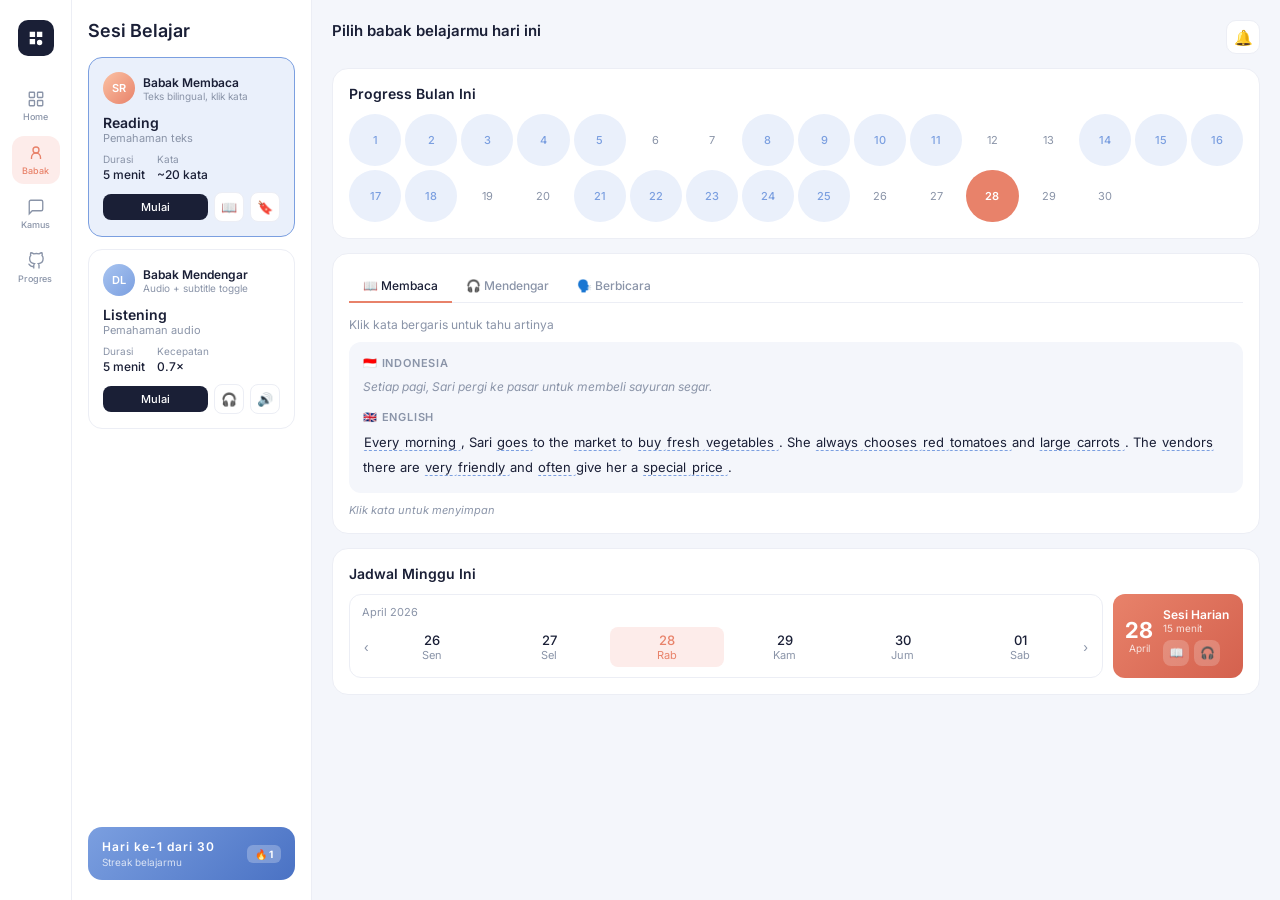
==== english_2/web_belajar_minimalis.html @ 1b2f108a "feat: initialize English learning game project with core mechanics, dashboard, and UI styling" ====
<!DOCTYPE html>
<html>
<head>
<meta charset="UTF-8">
<style>
@import url('https://fonts.googleapis.com/css2?family=Inter:wght@300;400;500;600&display=swap');

* { box-sizing: border-box; margin: 0; padding: 0; }
:root {
  --bg: #F4F6FB;
  --white: #FFFFFF;
  --accent: #E8826A;
  --accent2: #7B9FE0;
  --text: #1A1F36;
  --sub: #8A94A8;
  --border: #ECEEF5;
  --soft-red: #FDECEA;
  --soft-blue: #EAF0FB;
}
body {
  font-family: 'Inter', sans-serif;
  background: var(--bg);
  color: var(--text);
  font-size: 13px;
  min-height: 100vh;
}

.shell {
  display: flex;
  height: 100vh;
  min-height: 580px;
}

/* ── SIDEBAR ── */
.sidebar {
  width: 72px;
  background: var(--white);
  border-right: 1px solid var(--border);
  display: flex;
  flex-direction: column;
  align-items: center;
  padding: 20px 0;
  gap: 6px;
  flex-shrink: 0;
}
.logo-icon {
  width: 36px; height: 36px;
  background: var(--text);
  border-radius: 10px;
  display: flex; align-items: center; justify-content: center;
  margin-bottom: 20px;
}
.logo-icon svg { fill: white; }
.nav-item {
  width: 48px; height: 48px;
  border-radius: 12px;
  display: flex; flex-direction: column;
  align-items: center; justify-content: center;
  gap: 3px;
  cursor: pointer;
  transition: background 0.15s;
  color: var(--sub);
}
.nav-item:hover { background: var(--bg); }
.nav-item.active { background: var(--soft-red); color: var(--accent); }
.nav-item svg { width: 18px; height: 18px; }
.nav-label { font-size: 9px; font-weight: 500; letter-spacing: 0.2px; }

/* ── MAIN ── */
.main {
  flex: 1;
  display: flex;
  overflow: hidden;
}

/* LEFT PANEL */
.left-panel {
  width: 240px;
  background: var(--white);
  border-right: 1px solid var(--border);
  padding: 20px 16px;
  display: flex;
  flex-direction: column;
  gap: 12px;
  overflow-y: auto;
  flex-shrink: 0;
}
.panel-title { font-size: 18px; font-weight: 600; color: var(--text); margin-bottom: 4px; }

.doctor-card {
  border: 1px solid var(--border);
  border-radius: 14px;
  padding: 14px;
  background: var(--white);
  transition: box-shadow 0.15s;
  cursor: pointer;
}
.doctor-card:hover { box-shadow: 0 4px 16px rgba(26,31,54,0.07); }
.doctor-card.active { border-color: var(--accent2); background: var(--soft-blue); }

.doc-top { display: flex; align-items: center; gap: 8px; margin-bottom: 10px; }
.doc-avatar {
  width: 32px; height: 32px; border-radius: 50%;
  background: linear-gradient(135deg, #fbc2a4, #e8826a);
  display: flex; align-items: center; justify-content: center;
  font-size: 11px; font-weight: 600; color: white; flex-shrink: 0;
}
.doc-avatar.blue { background: linear-gradient(135deg, #a8c4f0, #7b9fe0); }
.doc-name { font-size: 12px; font-weight: 600; color: var(--text); }
.doc-loc { font-size: 10px; color: var(--sub); }
.doc-role { font-size: 14px; font-weight: 600; color: var(--text); }
.doc-spec { font-size: 11px; color: var(--sub); margin-bottom: 8px; }
.doc-meta { display: flex; gap: 12px; margin-bottom: 10px; }
.meta-item label { display: block; font-size: 10px; color: var(--sub); margin-bottom: 1px; }
.meta-item span { font-size: 12px; font-weight: 500; color: var(--text); }
.doc-actions { display: flex; align-items: center; gap: 6px; }
.appt-btn {
  flex: 1; padding: 6px 10px;
  background: var(--text); color: white;
  border: none; border-radius: 8px;
  font-size: 11px; font-weight: 500;
  cursor: pointer; transition: opacity 0.15s;
  font-family: 'Inter', sans-serif;
}
.appt-btn:hover { opacity: 0.85; }
.icon-btn {
  width: 30px; height: 30px;
  border: 1px solid var(--border);
  border-radius: 8px; background: var(--white);
  display: flex; align-items: center; justify-content: center;
  cursor: pointer; transition: background 0.15s;
  font-size: 13px;
}
.icon-btn:hover { background: var(--bg); }

.visa-card {
  border-radius: 14px;
  background: linear-gradient(135deg, var(--accent2), #4a72c4);
  padding: 12px 14px;
  color: white;
  display: flex; align-items: center; justify-content: space-between;
  margin-top: auto;
}
.visa-num { font-size: 12px; font-weight: 600; letter-spacing: 1px; }
.visa-name { font-size: 10px; opacity: 0.75; margin-top: 2px; }
.visa-badge {
  background: rgba(255,255,255,0.25);
  padding: 3px 8px; border-radius: 6px;
  font-size: 10px; font-weight: 700;
}

/* RIGHT PANEL */
.right-panel {
  flex: 1;
  padding: 20px;
  overflow-y: auto;
  display: flex;
  flex-direction: column;
  gap: 14px;
}
.right-header {
  display: flex; justify-content: space-between; align-items: flex-start;
}
.right-title { font-size: 15px; font-weight: 600; color: var(--text); line-height: 1.4; max-width: 340px; }
.bell-btn {
  width: 34px; height: 34px;
  border: 1px solid var(--border);
  border-radius: 10px; background: var(--white);
  display: flex; align-items: center; justify-content: center;
  cursor: pointer; font-size: 15px; flex-shrink: 0;
}

/* SECTION CARD */
.sec-card {
  background: var(--white);
  border-radius: 16px;
  padding: 16px;
  border: 1px solid var(--border);
}
.sec-head {
  display: flex; justify-content: space-between; align-items: center;
  margin-bottom: 12px;
}
.sec-name { font-size: 14px; font-weight: 600; color: var(--text); }
.see-all { font-size: 12px; color: var(--accent2); cursor: pointer; font-weight: 500; }

/* CALENDAR */
.cal-grid {
  display: grid;
  grid-template-columns: repeat(16, 1fr);
  gap: 4px;
}
.cal-day {
  aspect-ratio: 1;
  display: flex; align-items: center; justify-content: center;
  border-radius: 50%;
  font-size: 11px;
  cursor: pointer;
  color: var(--sub);
  transition: all 0.15s;
  font-weight: 400;
}
.cal-day:hover { background: var(--bg); color: var(--text); }
.cal-day.today {
  background: var(--accent);
  color: white;
  font-weight: 600;
}

/* EXAMINATIONS */
.exam-grid { display: grid; grid-template-columns: repeat(3, 1fr); gap: 10px; }
.exam-item { padding: 10px 12px; border: 1px solid var(--border); border-radius: 12px; cursor: pointer; transition: all 0.15s; }
.exam-item:hover { border-color: var(--accent2); background: var(--soft-blue); }
.exam-date { font-size: 10px; color: var(--sub); margin-bottom: 3px; }
.exam-role { font-size: 13px; font-weight: 600; color: var(--text); margin-bottom: 2px; }
.exam-doc { font-size: 11px; color: var(--sub); }

/* TREATMENT */
.treat-row { display: flex; gap: 10px; align-items: stretch; }
.treat-cal {
  flex: 1;
  border: 1px solid var(--border);
  border-radius: 12px;
  padding: 10px 12px;
}
.treat-month { font-size: 11px; color: var(--sub); margin-bottom: 8px; }
.treat-days {
  display: flex; align-items: center; gap: 4px;
}
.treat-nav {
  background: none; border: none; color: var(--sub);
  font-size: 14px; cursor: pointer; padding: 0 2px;
  line-height: 1;
}
.treat-day {
  flex: 1; text-align: center;
  font-size: 11px; color: var(--sub);
  padding: 5px 2px; border-radius: 8px;
  cursor: pointer; transition: background 0.15s;
}
.treat-day:hover { background: var(--bg); }
.treat-day .d-num { font-size: 13px; font-weight: 500; color: var(--text); display: block; }
.treat-appt {
  width: 130px;
  background: linear-gradient(135deg, var(--accent), #d4614e);
  border-radius: 12px;
  padding: 10px 12px;
  color: white;
  display: flex; align-items: center; gap: 10px;
  flex-shrink: 0;
}
.treat-date-box { text-align: center; }
.treat-date-num { font-size: 22px; font-weight: 700; line-height: 1; }
.treat-date-mon { font-size: 10px; opacity: 0.8; margin-top: 1px; }
.treat-info { flex: 1; }
.treat-name { font-size: 12px; font-weight: 600; }
.treat-time { font-size: 10px; opacity: 0.8; margin-bottom: 6px; }
.treat-btns { display: flex; gap: 5px; }
.treat-btn {
  width: 26px; height: 26px;
  background: rgba(255,255,255,0.2);
  border-radius: 8px;
  display: flex; align-items: center; justify-content: center;
  font-size: 12px; cursor: pointer;
}

/* SECTION TABS */
.sec-tabs { display: flex; gap: 0; margin-bottom: 0; border-bottom: 1px solid var(--border); }
.sec-tab {
  padding: 8px 14px; font-size: 12px; font-weight: 500;
  color: var(--sub); cursor: pointer; border-bottom: 2px solid transparent;
  transition: all 0.15s; margin-bottom: -1px; background: none; border-top: none; border-left: none; border-right: none;
  font-family: 'Inter', sans-serif;
}
.sec-tab.active { color: var(--text); border-bottom-color: var(--accent); }

.content-area { display: none; padding-top: 14px; }
.content-area.show { display: block; }
</style>
</head>
<body>

<div class="shell">

  <!-- SIDEBAR -->
  <div class="sidebar">
    <div class="logo-icon">
      <svg viewBox="0 0 20 20" width="18" height="18"><path d="M3 3h6v6H3zm8 0h6v6h-6zM3 11h6v6H3zm8 4a3 3 0 1 0 6 0 3 3 0 0 0-6 0z"/></svg>
    </div>
    <div class="nav-item" onclick="setNav(this)">
      <svg viewBox="0 0 24 24" fill="none" stroke="currentColor" stroke-width="1.8"><rect x="3" y="3" width="7" height="7" rx="1"/><rect x="14" y="3" width="7" height="7" rx="1"/><rect x="3" y="14" width="7" height="7" rx="1"/><rect x="14" y="14" width="7" height="7" rx="1"/></svg>
      <span class="nav-label">Home</span>
    </div>
    <div class="nav-item active" onclick="setNav(this)">
      <svg viewBox="0 0 24 24" fill="none" stroke="currentColor" stroke-width="1.8"><circle cx="12" cy="8" r="4"/><path d="M6 20v-2a6 6 0 0 1 12 0v2"/></svg>
      <span class="nav-label">Babak</span>
    </div>
    <div class="nav-item" onclick="setNav(this)">
      <svg viewBox="0 0 24 24" fill="none" stroke="currentColor" stroke-width="1.8"><path d="M21 15a2 2 0 0 1-2 2H7l-4 4V5a2 2 0 0 1 2-2h14a2 2 0 0 1 2 2z"/></svg>
      <span class="nav-label">Kamus</span>
    </div>
    <div class="nav-item" onclick="setNav(this)">
      <svg viewBox="0 0 24 24" fill="none" stroke="currentColor" stroke-width="1.8"><path d="M9 19c-5 1.5-5-2.5-7-3m14 6v-3.87a3.37 3.37 0 0 0-.94-2.61c3.14-.35 6.44-1.54 6.44-7A5.44 5.44 0 0 0 20 4.77 5.07 5.07 0 0 0 19.91 1S18.73.65 16 2.48a13.38 13.38 0 0 0-7 0C6.27.65 5.09 1 5.09 1A5.07 5.07 0 0 0 5 4.77a5.44 5.44 0 0 0-1.5 3.78c0 5.42 3.3 6.61 6.44 7A3.37 3.37 0 0 0 9 18.13V22"/></svg>
      <span class="nav-label">Progres</span>
    </div>
  </div>

  <!-- MAIN -->
  <div class="main">

    <!-- LEFT -->
    <div class="left-panel">
      <div class="panel-title">Sesi Belajar</div>

      <!-- CARD 1 -->
      <div class="doctor-card active" onclick="selectCard(this)">
        <div class="doc-top">
          <div class="doc-avatar">SR</div>
          <div>
            <div class="doc-name">Babak Membaca</div>
            <div class="doc-loc">Teks bilingual, klik kata</div>
          </div>
        </div>
        <div class="doc-role">Reading</div>
        <div class="doc-spec">Pemahaman teks</div>
        <div class="doc-meta">
          <div class="meta-item"><label>Durasi</label><span>5 menit</span></div>
          <div class="meta-item"><label>Kata</label><span>~20 kata</span></div>
        </div>
        <div class="doc-actions">
          <button class="appt-btn" onclick="goSection(0)">Mulai</button>
          <div class="icon-btn">📖</div>
          <div class="icon-btn">🔖</div>
        </div>
      </div>

      <!-- CARD 2 -->
      <div class="doctor-card" onclick="selectCard(this)">
        <div class="doc-top">
          <div class="doc-avatar blue">DL</div>
          <div>
            <div class="doc-name">Babak Mendengar</div>
            <div class="doc-loc">Audio + subtitle toggle</div>
          </div>
        </div>
        <div class="doc-role">Listening</div>
        <div class="doc-spec">Pemahaman audio</div>
        <div class="doc-meta">
          <div class="meta-item"><label>Durasi</label><span>5 menit</span></div>
          <div class="meta-item"><label>Kecepatan</label><span>0.7×</span></div>
        </div>
        <div class="doc-actions">
          <button class="appt-btn" onclick="goSection(1)">Mulai</button>
          <div class="icon-btn">🎧</div>
          <div class="icon-btn">🔊</div>
        </div>
      </div>

      <!-- VISA-STYLE PROGRESS -->
      <div class="visa-card">
        <div>
          <div class="visa-num">Hari ke-1 dari 30</div>
          <div class="visa-name">Streak belajarmu</div>
        </div>
        <div class="visa-badge">🔥 1</div>
      </div>
    </div>

    <!-- RIGHT -->
    <div class="right-panel">
      <div class="right-header">
        <div class="right-title">Pilih babak belajarmu hari ini</div>
        <div class="bell-btn">🔔</div>
      </div>

      <!-- CALENDAR / PROGRESS -->
      <div class="sec-card">
        <div class="sec-head">
          <div class="sec-name">Progress Bulan Ini</div>
        </div>
        <div class="cal-grid" id="calGrid"></div>
      </div>

      <!-- BABAK TABS -->
      <div class="sec-card" style="padding-bottom:16px">
        <div class="sec-tabs">
          <button class="sec-tab active" onclick="setTab(this,'t0')">📖 Membaca</button>
          <button class="sec-tab" onclick="setTab(this,'t1')">🎧 Mendengar</button>
          <button class="sec-tab" onclick="setTab(this,'t2')">🗣️ Berbicara</button>
        </div>

        <!-- TAB 0: READING -->
        <div class="content-area show" id="t0">
          <div style="font-size:12px;color:var(--sub);margin-bottom:10px;">Klik kata bergaris untuk tahu artinya</div>
          <div style="background:var(--bg);border-radius:12px;padding:14px;margin-bottom:10px;">
            <div style="font-size:11px;font-weight:600;letter-spacing:0.8px;color:var(--sub);text-transform:uppercase;margin-bottom:6px;">🇮🇩 Indonesia</div>
            <div style="font-size:12px;color:var(--sub);line-height:1.8;font-style:italic;margin-bottom:12px;">Setiap pagi, Sari pergi ke pasar untuk membeli sayuran segar.</div>
            <div style="font-size:11px;font-weight:600;letter-spacing:0.8px;color:var(--sub);text-transform:uppercase;margin-bottom:6px;">🇬🇧 English</div>
            <div style="font-size:13px;color:var(--text);line-height:1.9;" id="textEn"></div>
          </div>
          <div style="display:flex;flex-wrap:wrap;gap:6px;" id="kamusList">
            <span style="font-size:11px;color:var(--sub);font-style:italic;">Klik kata untuk menyimpan</span>
          </div>
        </div>

        <!-- TAB 1: LISTENING -->
        <div class="content-area" id="t1">
          <div style="background:var(--bg);border-radius:12px;padding:14px;">
            <div style="display:flex;align-items:center;gap:10px;margin-bottom:12px;">
              <button id="playBtn" onclick="togglePlay()" style="width:40px;height:40px;border-radius:50%;background:var(--accent);border:none;color:white;font-size:14px;cursor:pointer;flex-shrink:0;transition:opacity 0.15s;" onmouseover="this.style.opacity=0.85" onmouseout="this.style.opacity=1">▶</button>
              <div style="flex:1;height:3px;background:var(--border);border-radius:2px;overflow:hidden;">
                <div id="progFill" style="height:100%;background:linear-gradient(90deg,var(--accent2),var(--accent));width:0%;transition:width 0.5s linear;border-radius:2px;"></div>
              </div>
              <span id="timeLabel" style="font-size:11px;color:var(--sub);min-width:28px;text-align:right;">0:00</span>
            </div>
            <div style="display:flex;gap:6px;margin-bottom:10px;">
              <button class="sec-tab active" style="border-radius:99px;border:1px solid var(--border);padding:4px 10px;" onclick="setSpeed(this,'slow')">0.7×</button>
              <button class="sec-tab" style="border-radius:99px;border:1px solid var(--border);padding:4px 10px;" onclick="setSpeed(this,'med')">Normal</button>
            </div>
            <div style="display:flex;gap:6px;margin-bottom:10px;">
              <button class="sec-tab active" id="sB" onclick="setSub('both')" style="border-radius:8px;border:1px solid var(--border);flex:1;">🇮🇩+🇬🇧</button>
              <button class="sec-tab" id="sI" onclick="setSub('id')" style="border-radius:8px;border:1px solid var(--border);flex:1;">🇮🇩</button>
              <button class="sec-tab" id="sE" onclick="setSub('en')" style="border-radius:8px;border:1px solid var(--border);flex:1;">🇬🇧</button>
              <button class="sec-tab" id="sO" onclick="setSub('off')" style="border-radius:8px;border:1px solid var(--border);flex:1;">Mati</button>
            </div>
            <div id="sIdBox" style="font-size:12px;color:var(--sub);font-style:italic;padding:8px 10px;background:white;border-radius:8px;margin-bottom:6px;line-height:1.6;">Setiap pagi, Sari pergi ke pasar untuk membeli sayuran segar...</div>
            <div id="sEnBox" style="font-size:12px;color:var(--text);padding:8px 10px;background:white;border-radius:8px;line-height:1.6;">Every morning, Sari goes to the market to buy fresh vegetables...</div>
          </div>
        </div>

        <!-- TAB 2: SPEAKING -->
        <div class="content-area" id="t2">
          <div style="background:linear-gradient(135deg,#fdecea,#fdf0ee);border-radius:12px;padding:14px;">
            <div style="font-size:28px;text-align:center;margin-bottom:10px;letter-spacing:6px;">🥕 🍅 🥬</div>
            <div style="font-size:12px;color:var(--sub);font-style:italic;padding:8px 10px;background:white;border-radius:8px;border-left:2px solid var(--accent);margin-bottom:10px;line-height:1.6;">💬 Coba ceritakan apa yang ada di gambar. Sayuran apa yang kamu lihat?</div>
            <button onclick="toggleContoh()" style="font-size:11px;color:var(--accent2);background:white;border:1px solid var(--border);border-radius:8px;padding:5px 12px;cursor:pointer;margin-bottom:8px;font-family:'Inter',sans-serif;">👁 Lihat contoh</button>
            <div id="contohBox" style="display:none;font-size:12px;color:var(--accent);padding:8px 10px;background:white;border-radius:8px;line-height:1.7;margin-bottom:8px;">"I can see red tomatoes, orange carrots, and green lettuce."<br><span style="color:var(--sub);font-size:11px;">"Saya lihat tomat merah, wortel oranye, dan selada hijau."</span></div>
            <button onclick="selesai()" style="width:100%;padding:10px;background:var(--text);color:white;border:none;border-radius:10px;font-size:13px;font-weight:500;cursor:pointer;font-family:'Inter',sans-serif;">✓ Sesi selesai</button>
          </div>
        </div>
      </div>

      <!-- TREATMENT / SCHEDULE ROW -->
      <div class="sec-card">
        <div class="sec-head">
          <div class="sec-name">Jadwal Minggu Ini</div>
        </div>
        <div class="treat-row">
          <div class="treat-cal">
            <div class="treat-month">April 2026</div>
            <div class="treat-days">
              <button class="treat-nav">‹</button>
              <div class="treat-day"><span class="d-num">26</span>Sen</div>
              <div class="treat-day"><span class="d-num">27</span>Sel</div>
              <div class="treat-day" style="background:var(--soft-red);border-radius:8px;"><span class="d-num" style="color:var(--accent);">28</span><span style="color:var(--accent);">Rab</span></div>
              <div class="treat-day"><span class="d-num">29</span>Kam</div>
              <div class="treat-day"><span class="d-num">30</span>Jum</div>
              <div class="treat-day"><span class="d-num">01</span>Sab</div>
              <button class="treat-nav">›</button>
            </div>
          </div>
          <div class="treat-appt">
            <div class="treat-date-box">
              <div class="treat-date-num">28</div>
              <div class="treat-date-mon">April</div>
            </div>
            <div class="treat-info">
              <div class="treat-name">Sesi Harian</div>
              <div class="treat-time">15 menit</div>
              <div class="treat-btns">
                <div class="treat-btn">📖</div>
                <div class="treat-btn">🎧</div>
              </div>
            </div>
          </div>
        </div>
      </div>

    </div>
  </div>
</div>

<!-- POPUP -->
<div id="popup" style="display:none;position:fixed;z-index:200;background:white;border:1px solid var(--border);border-radius:12px;padding:12px 14px;max-width:200px;box-shadow:0 8px 24px rgba(26,31,54,0.12);pointer-events:none;">
  <div id="pW" style="font-size:15px;font-weight:600;color:var(--text);"></div>
  <div id="pP" style="font-size:11px;color:var(--accent2);margin:2px 0 5px;"></div>
  <div id="pA" style="font-size:13px;color:var(--text);margin-bottom:5px;"></div>
  <div id="pC" style="font-size:11px;color:var(--sub);font-style:italic;line-height:1.5;"></div>
</div>

<script>
// ── CALENDAR ──
function buildCal() {
  const g = document.getElementById('calGrid');
  const done = [1,2,3,4,5,8,9,10,11,14,15,16,17,18,21,22,23,24,25];
  for (let i = 1; i <= 30; i++) {
    const d = document.createElement('div');
    d.className = 'cal-day' + (i === 28 ? ' today' : '');
    d.textContent = i;
    if (done.includes(i) && i !== 28) d.style.cssText = 'background:#eaf0fb;color:#7b9fe0;font-weight:500;border-radius:50%;';
    g.appendChild(d);
  }
}

// ── WORDS ──
const words = [
  {en:'Every',pron:'/ˈɛv.ri/',id:'Setiap',contoh:'Every day I learn something new.'},
  {en:'morning',pron:'/ˈmɔːr.nɪŋ/',id:'Pagi hari',contoh:'I drink coffee every morning.'},
  {en:'goes',pron:'/ɡoʊz/',id:'Pergi (dia)',contoh:'She goes to school by bus.'},
  {en:'market',pron:'/ˈmɑːr.kɪt/',id:'Pasar',contoh:'The market opens at 6 AM.'},
  {en:'buy',pron:'/baɪ/',id:'Membeli',contoh:'I want to buy some fruit.'},
  {en:'fresh',pron:'/frɛʃ/',id:'Segar',contoh:'Fresh air is good for health.'},
  {en:'vegetables',pron:'/ˈvɛdʒ.tə.bəlz/',id:'Sayuran',contoh:'Eat more vegetables every day.'},
  {en:'always',pron:'/ˈɔːl.weɪz/',id:'Selalu',contoh:'She always smiles at me.'},
  {en:'chooses',pron:'/ˈtʃuːzɪz/',id:'Memilih (dia)',contoh:'He always chooses the best.'},
  {en:'red',pron:'/rɛd/',id:'Merah',contoh:'The red apple looks delicious.'},
  {en:'tomatoes',pron:'/təˈmeɪ.toʊz/',id:'Tomat',contoh:'I put tomatoes in the salad.'},
  {en:'large',pron:'/lɑːrdʒ/',id:'Besar',contoh:'We need a large box.'},
  {en:'carrots',pron:'/ˈkær.əts/',id:'Wortel',contoh:'Carrots are good for your eyes.'},
  {en:'vendors',pron:'/ˈvɛn.dərz/',id:'Para pedagang',contoh:'The vendors sell fruits cheaply.'},
  {en:'friendly',pron:'/ˈfrɛnd.li/',id:'Ramah',contoh:'She is very friendly to everyone.'},
  {en:'often',pron:'/ˈɔː.fən/',id:'Sering',contoh:'I often visit my grandmother.'},
  {en:'special',pron:'/ˈspɛʃ.əl/',id:'Istimewa',contoh:'Today is a special day for me.'},
  {en:'price',pron:'/praɪs/',id:'Harga',contoh:'What is the price of this shirt?'},
  {en:'very',pron:'/ˈvɛr.i/',id:'Sangat',contoh:'She is very kind.'},
];
const sents = [
  ['Every','morning',',','Sari','goes','to','the','market','to','buy','fresh','vegetables','.'],
  ['She','always','chooses','red','tomatoes','and','large','carrots','.'],
  ['The','vendors','there','are','very','friendly','and','often','give','her','a','special','price','.'],
];
let saved = [];
function buildText() {
  const c = document.getElementById('textEn'); c.innerHTML = '';
  sents.forEach((s,si) => {
    if (si>0) c.appendChild(document.createTextNode(' '));
    s.forEach(w => {
      const cl = w.replace(/[,.]/g,'');
      const d = words.find(x => x.en.toLowerCase()===cl.toLowerCase());
      if (d && cl.length>1) {
        const sp = document.createElement('span');
        sp.style.cssText = 'cursor:pointer;border-bottom:1px dashed var(--accent2);padding:0 1px;border-radius:2px;transition:background 0.15s;';
        sp.textContent = w+' ';
        sp.onmouseover = ()=>sp.style.background='var(--soft-blue)';
        sp.onmouseout = ()=>{ if(!sp.dataset.saved) sp.style.background=''; };
        sp.onclick = e => showPop(e,d,sp);
        c.appendChild(sp);
      } else c.appendChild(document.createTextNode(w+' '));
    });
  });
}
function showPop(e,d,el) {
  el.style.background='var(--soft-blue)'; el.dataset.saved='1';
  const p=document.getElementById('popup');
  document.getElementById('pW').textContent=d.en;
  document.getElementById('pP').textContent=d.pron;
  document.getElementById('pA').textContent='🇮🇩 '+d.id;
  document.getElementById('pC').textContent='"'+d.contoh+'"';
  p.style.display='block';
  let top=e.clientY+12, left=e.clientX;
  if(left+210>window.innerWidth) left=window.innerWidth-218;
  p.style.top=top+'px'; p.style.left=left+'px';
  if(!saved.includes(d.en)){saved.push(d.en);updateKamus();}
  setTimeout(()=>p.style.display='none',3000);
}
document.addEventListener('click',e=>{ if(!e.target.dataset||!e.target.dataset.saved) document.getElementById('popup').style.display='none'; });
function updateKamus(){
  const l=document.getElementById('kamusList');
  if(!saved.length){l.innerHTML='<span style="font-size:11px;color:var(--sub);font-style:italic;">Klik kata untuk menyimpan</span>';return;}
  l.innerHTML=saved.map(w=>`<span style="font-size:11px;padding:3px 10px;border-radius:99px;background:var(--soft-blue);color:var(--accent2);border:1px solid var(--border);cursor:pointer;">${w}</span>`).join('');
}

// ── AUDIO ──
let playing=false,elapsed=0,total=18,pInt;
function togglePlay(){
  playing=!playing;
  const b=document.getElementById('playBtn');
  b.textContent=playing?'⏸':'▶';
  b.style.background=playing?'var(--accent2)':'var(--accent)';
  if(playing){pInt=setInterval(()=>{elapsed+=0.5;if(elapsed>=total){elapsed=0;playing=false;b.textContent='▶';b.style.background='var(--accent)';clearInterval(pInt);document.getElementById('progFill').style.width='0%';document.getElementById('timeLabel').textContent='0:00';return;}document.getElementById('progFill').style.width=(elapsed/total*100)+'%';document.getElementById('timeLabel').textContent='0:'+String(Math.floor(elapsed)).padStart(2,'0');},500);}
  else{clearInterval(pInt);}
}
function setSpeed(el){document.querySelectorAll('.sec-tab').forEach(t=>t.classList.remove('active'));el.classList.add('active');}
function setSub(m){
  ['B','I','E','O'].forEach(x=>document.getElementById('s'+x).classList.remove('active'));
  const iB=document.getElementById('sIdBox'),eB=document.getElementById('sEnBox');
  if(m==='both'){document.getElementById('sB').classList.add('active');iB.style.display='';eB.style.display='';}
  else if(m==='id'){document.getElementById('sI').classList.add('active');iB.style.display='';eB.style.display='none';}
  else if(m==='en'){document.getElementById('sE').classList.add('active');iB.style.display='none';eB.style.display='';}
  else{document.getElementById('sO').classList.add('active');iB.style.display='none';eB.style.display='none';}
}

// ── SPEAKING ──
function toggleContoh(){const b=document.getElementById('contohBox');b.style.display=b.style.display==='none'?'block':'none';}
function selesai(){alert('✓ Sesi hari ini selesai!\n\nKata disimpan: '+saved.length+'\n3 babak berhasil diselesaikan! 🎉');}

// ── TABS ──
function setTab(el,id){
  document.querySelectorAll('.sec-tab').forEach(t=>t.classList.remove('active'));
  el.classList.add('active');
  document.querySelectorAll('.content-area').forEach(c=>c.classList.remove('show'));
  document.getElementById(id).classList.add('show');
}

// ── NAV ──
function setNav(el){document.querySelectorAll('.nav-item').forEach(n=>n.classList.remove('active'));el.classList.add('active');}
function selectCard(el){document.querySelectorAll('.doctor-card').forEach(c=>c.classList.remove('active'));el.classList.add('active');}
function goSection(i){
  const tabs=['t0','t1','t2'];
  document.querySelectorAll('.sec-tab').forEach((t,idx)=>t.classList.toggle('active',idx===i));
  document.querySelectorAll('.content-area').forEach((c,idx)=>c.classList.toggle('show',idx===i));
}

buildCal();
buildText();
</script>
</body>
</html>
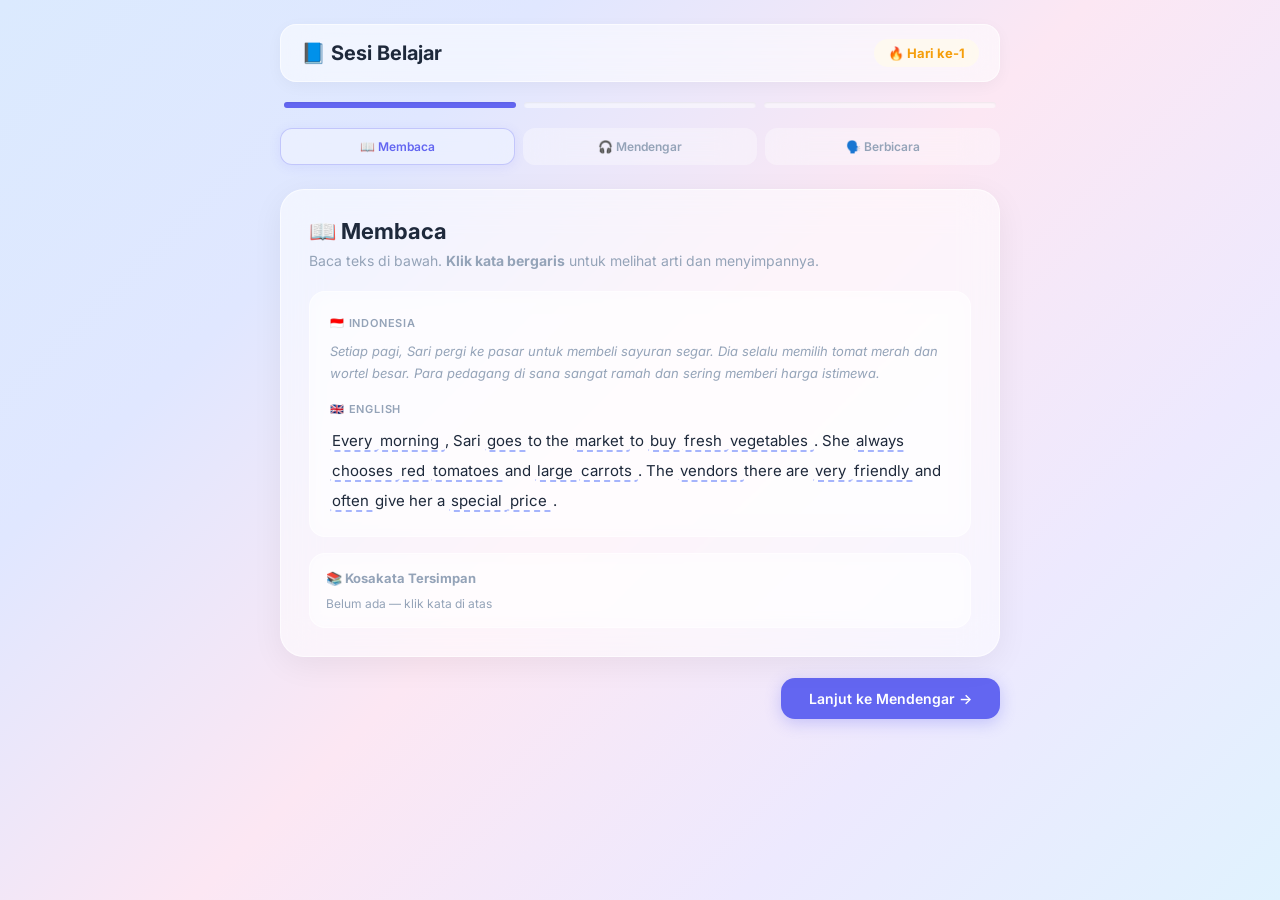
==== commit 5c748c8a: "feat: create initial minimal English learning web application interface" ====
--- a/english_2/web_belajar_minimalis.html
+++ b/english_2/web_belajar_minimalis.html
@@ -1,617 +1,295 @@
 <!DOCTYPE html>
-<html>
+<html lang="id">
 <head>
 <meta charset="UTF-8">
+<meta name="viewport" content="width=device-width, initial-scale=1.0">
+<title>Belajar Bahasa Inggris</title>
 <style>
-@import url('https://fonts.googleapis.com/css2?family=Inter:wght@300;400;500;600&display=swap');
-
-* { box-sizing: border-box; margin: 0; padding: 0; }
-:root {
-  --bg: #F4F6FB;
-  --white: #FFFFFF;
-  --accent: #E8826A;
-  --accent2: #7B9FE0;
-  --text: #1A1F36;
-  --sub: #8A94A8;
-  --border: #ECEEF5;
-  --soft-red: #FDECEA;
-  --soft-blue: #EAF0FB;
-}
-body {
-  font-family: 'Inter', sans-serif;
-  background: var(--bg);
-  color: var(--text);
-  font-size: 13px;
-  min-height: 100vh;
-}
-
-.shell {
-  display: flex;
-  height: 100vh;
-  min-height: 580px;
-}
-
-/* ── SIDEBAR ── */
-.sidebar {
-  width: 72px;
-  background: var(--white);
-  border-right: 1px solid var(--border);
-  display: flex;
-  flex-direction: column;
-  align-items: center;
-  padding: 20px 0;
-  gap: 6px;
-  flex-shrink: 0;
-}
-.logo-icon {
-  width: 36px; height: 36px;
-  background: var(--text);
-  border-radius: 10px;
-  display: flex; align-items: center; justify-content: center;
-  margin-bottom: 20px;
-}
-.logo-icon svg { fill: white; }
-.nav-item {
-  width: 48px; height: 48px;
-  border-radius: 12px;
-  display: flex; flex-direction: column;
-  align-items: center; justify-content: center;
-  gap: 3px;
-  cursor: pointer;
-  transition: background 0.15s;
-  color: var(--sub);
-}
-.nav-item:hover { background: var(--bg); }
-.nav-item.active { background: var(--soft-red); color: var(--accent); }
-.nav-item svg { width: 18px; height: 18px; }
-.nav-label { font-size: 9px; font-weight: 500; letter-spacing: 0.2px; }
-
-/* ── MAIN ── */
-.main {
-  flex: 1;
-  display: flex;
-  overflow: hidden;
-}
-
-/* LEFT PANEL */
-.left-panel {
-  width: 240px;
-  background: var(--white);
-  border-right: 1px solid var(--border);
-  padding: 20px 16px;
-  display: flex;
-  flex-direction: column;
-  gap: 12px;
-  overflow-y: auto;
-  flex-shrink: 0;
-}
-.panel-title { font-size: 18px; font-weight: 600; color: var(--text); margin-bottom: 4px; }
-
-.doctor-card {
-  border: 1px solid var(--border);
-  border-radius: 14px;
-  padding: 14px;
-  background: var(--white);
-  transition: box-shadow 0.15s;
-  cursor: pointer;
-}
-.doctor-card:hover { box-shadow: 0 4px 16px rgba(26,31,54,0.07); }
-.doctor-card.active { border-color: var(--accent2); background: var(--soft-blue); }
-
-.doc-top { display: flex; align-items: center; gap: 8px; margin-bottom: 10px; }
-.doc-avatar {
-  width: 32px; height: 32px; border-radius: 50%;
-  background: linear-gradient(135deg, #fbc2a4, #e8826a);
-  display: flex; align-items: center; justify-content: center;
-  font-size: 11px; font-weight: 600; color: white; flex-shrink: 0;
-}
-.doc-avatar.blue { background: linear-gradient(135deg, #a8c4f0, #7b9fe0); }
-.doc-name { font-size: 12px; font-weight: 600; color: var(--text); }
-.doc-loc { font-size: 10px; color: var(--sub); }
-.doc-role { font-size: 14px; font-weight: 600; color: var(--text); }
-.doc-spec { font-size: 11px; color: var(--sub); margin-bottom: 8px; }
-.doc-meta { display: flex; gap: 12px; margin-bottom: 10px; }
-.meta-item label { display: block; font-size: 10px; color: var(--sub); margin-bottom: 1px; }
-.meta-item span { font-size: 12px; font-weight: 500; color: var(--text); }
-.doc-actions { display: flex; align-items: center; gap: 6px; }
-.appt-btn {
-  flex: 1; padding: 6px 10px;
-  background: var(--text); color: white;
-  border: none; border-radius: 8px;
-  font-size: 11px; font-weight: 500;
-  cursor: pointer; transition: opacity 0.15s;
-  font-family: 'Inter', sans-serif;
-}
-.appt-btn:hover { opacity: 0.85; }
-.icon-btn {
-  width: 30px; height: 30px;
-  border: 1px solid var(--border);
-  border-radius: 8px; background: var(--white);
-  display: flex; align-items: center; justify-content: center;
-  cursor: pointer; transition: background 0.15s;
-  font-size: 13px;
-}
-.icon-btn:hover { background: var(--bg); }
-
-.visa-card {
-  border-radius: 14px;
-  background: linear-gradient(135deg, var(--accent2), #4a72c4);
-  padding: 12px 14px;
-  color: white;
-  display: flex; align-items: center; justify-content: space-between;
-  margin-top: auto;
-}
-.visa-num { font-size: 12px; font-weight: 600; letter-spacing: 1px; }
-.visa-name { font-size: 10px; opacity: 0.75; margin-top: 2px; }
-.visa-badge {
-  background: rgba(255,255,255,0.25);
-  padding: 3px 8px; border-radius: 6px;
-  font-size: 10px; font-weight: 700;
-}
-
-/* RIGHT PANEL */
-.right-panel {
-  flex: 1;
-  padding: 20px;
-  overflow-y: auto;
-  display: flex;
-  flex-direction: column;
-  gap: 14px;
-}
-.right-header {
-  display: flex; justify-content: space-between; align-items: flex-start;
-}
-.right-title { font-size: 15px; font-weight: 600; color: var(--text); line-height: 1.4; max-width: 340px; }
-.bell-btn {
-  width: 34px; height: 34px;
-  border: 1px solid var(--border);
-  border-radius: 10px; background: var(--white);
-  display: flex; align-items: center; justify-content: center;
-  cursor: pointer; font-size: 15px; flex-shrink: 0;
-}
-
-/* SECTION CARD */
-.sec-card {
-  background: var(--white);
-  border-radius: 16px;
-  padding: 16px;
-  border: 1px solid var(--border);
-}
-.sec-head {
-  display: flex; justify-content: space-between; align-items: center;
-  margin-bottom: 12px;
-}
-.sec-name { font-size: 14px; font-weight: 600; color: var(--text); }
-.see-all { font-size: 12px; color: var(--accent2); cursor: pointer; font-weight: 500; }
-
-/* CALENDAR */
-.cal-grid {
-  display: grid;
-  grid-template-columns: repeat(16, 1fr);
-  gap: 4px;
-}
-.cal-day {
-  aspect-ratio: 1;
-  display: flex; align-items: center; justify-content: center;
-  border-radius: 50%;
-  font-size: 11px;
-  cursor: pointer;
-  color: var(--sub);
-  transition: all 0.15s;
-  font-weight: 400;
-}
-.cal-day:hover { background: var(--bg); color: var(--text); }
-.cal-day.today {
-  background: var(--accent);
-  color: white;
-  font-weight: 600;
-}
-
-/* EXAMINATIONS */
-.exam-grid { display: grid; grid-template-columns: repeat(3, 1fr); gap: 10px; }
-.exam-item { padding: 10px 12px; border: 1px solid var(--border); border-radius: 12px; cursor: pointer; transition: all 0.15s; }
-.exam-item:hover { border-color: var(--accent2); background: var(--soft-blue); }
-.exam-date { font-size: 10px; color: var(--sub); margin-bottom: 3px; }
-.exam-role { font-size: 13px; font-weight: 600; color: var(--text); margin-bottom: 2px; }
-.exam-doc { font-size: 11px; color: var(--sub); }
-
-/* TREATMENT */
-.treat-row { display: flex; gap: 10px; align-items: stretch; }
-.treat-cal {
-  flex: 1;
-  border: 1px solid var(--border);
-  border-radius: 12px;
-  padding: 10px 12px;
-}
-.treat-month { font-size: 11px; color: var(--sub); margin-bottom: 8px; }
-.treat-days {
-  display: flex; align-items: center; gap: 4px;
-}
-.treat-nav {
-  background: none; border: none; color: var(--sub);
-  font-size: 14px; cursor: pointer; padding: 0 2px;
-  line-height: 1;
-}
-.treat-day {
-  flex: 1; text-align: center;
-  font-size: 11px; color: var(--sub);
-  padding: 5px 2px; border-radius: 8px;
-  cursor: pointer; transition: background 0.15s;
-}
-.treat-day:hover { background: var(--bg); }
-.treat-day .d-num { font-size: 13px; font-weight: 500; color: var(--text); display: block; }
-.treat-appt {
-  width: 130px;
-  background: linear-gradient(135deg, var(--accent), #d4614e);
-  border-radius: 12px;
-  padding: 10px 12px;
-  color: white;
-  display: flex; align-items: center; gap: 10px;
-  flex-shrink: 0;
-}
-.treat-date-box { text-align: center; }
-.treat-date-num { font-size: 22px; font-weight: 700; line-height: 1; }
-.treat-date-mon { font-size: 10px; opacity: 0.8; margin-top: 1px; }
-.treat-info { flex: 1; }
-.treat-name { font-size: 12px; font-weight: 600; }
-.treat-time { font-size: 10px; opacity: 0.8; margin-bottom: 6px; }
-.treat-btns { display: flex; gap: 5px; }
-.treat-btn {
-  width: 26px; height: 26px;
-  background: rgba(255,255,255,0.2);
-  border-radius: 8px;
-  display: flex; align-items: center; justify-content: center;
-  font-size: 12px; cursor: pointer;
-}
-
-/* SECTION TABS */
-.sec-tabs { display: flex; gap: 0; margin-bottom: 0; border-bottom: 1px solid var(--border); }
-.sec-tab {
-  padding: 8px 14px; font-size: 12px; font-weight: 500;
-  color: var(--sub); cursor: pointer; border-bottom: 2px solid transparent;
-  transition: all 0.15s; margin-bottom: -1px; background: none; border-top: none; border-left: none; border-right: none;
-  font-family: 'Inter', sans-serif;
-}
-.sec-tab.active { color: var(--text); border-bottom-color: var(--accent); }
-
-.content-area { display: none; padding-top: 14px; }
-.content-area.show { display: block; }
+@import url('https://fonts.googleapis.com/css2?family=Inter:wght@400;500;600;700&display=swap');
+:root{--glass:rgba(255,255,255,.55);--glass2:rgba(255,255,255,.35);--blur:blur(18px);--primary:#6366f1;--primary-h:#4f46e5;--txt:#1e293b;--muted:#94a3b8;--border:rgba(255,255,255,.6);--green:#10b981;--amber:#f59e0b;--soft:rgba(238,242,255,.7);}
+*{box-sizing:border-box;margin:0;padding:0;}
+body{font-family:'Inter',sans-serif;color:var(--txt);min-height:100vh;display:flex;justify-content:center;padding:24px;
+  background:linear-gradient(135deg,#dbeafe 0%,#e0e7ff 25%,#fce7f3 50%,#ede9fe 75%,#e0f2fe 100%);
+  background-attachment:fixed;}
+.app{width:100%;max-width:720px;}
+
+/* Header */
+.top-bar{display:flex;align-items:center;justify-content:space-between;margin-bottom:20px;
+  background:var(--glass);backdrop-filter:var(--blur);-webkit-backdrop-filter:var(--blur);
+  border-radius:16px;padding:14px 20px;border:1px solid var(--border);
+  box-shadow:0 4px 16px rgba(0,0,0,.04);}
+.top-bar h2{font-size:20px;font-weight:700;}
+.streak{background:rgba(255,251,235,.7);color:var(--amber);font-weight:700;padding:6px 14px;border-radius:99px;font-size:13px;}
+
+/* Progress Steps */
+.steps{display:flex;gap:8px;margin-bottom:20px;padding:0 4px;}
+.step-dot{flex:1;height:6px;border-radius:99px;background:rgba(255,255,255,.5);transition:background .3s;box-shadow:inset 0 1px 2px rgba(0,0,0,.06);}
+.step-dot.done{background:var(--green);}
+.step-dot.active{background:var(--primary);}
+
+.step-labels{display:flex;gap:8px;margin-bottom:24px;}
+.step-label{flex:1;text-align:center;font-size:12px;font-weight:600;color:var(--muted);cursor:pointer;padding:10px 8px;border-radius:12px;transition:all .2s;
+  background:var(--glass2);backdrop-filter:var(--blur);-webkit-backdrop-filter:var(--blur);border:1px solid transparent;}
+.step-label:hover{background:var(--glass);}
+.step-label.active{color:var(--primary);background:var(--soft);border-color:rgba(99,102,241,.3);box-shadow:0 2px 12px rgba(99,102,241,.1);}
+.step-label.done{color:var(--green);}
+
+/* Panel (glass card) */
+.panel{display:none;
+  background:var(--glass);backdrop-filter:var(--blur);-webkit-backdrop-filter:var(--blur);
+  border-radius:24px;padding:28px;border:1px solid var(--border);
+  box-shadow:0 8px 32px rgba(0,0,0,.06);animation:fadeUp .35s ease;}
+.panel.show{display:block;}
+@keyframes fadeUp{from{opacity:0;transform:translateY(12px);}to{opacity:1;transform:translateY(0);}}
+.panel h1{font-size:22px;margin-bottom:6px;}
+.panel .desc{color:var(--muted);margin-bottom:20px;font-size:14px;line-height:1.5;}
+
+/* Reading */
+.text-box{background:rgba(255,255,255,.4);backdrop-filter:blur(10px);border:1px solid var(--border);border-radius:16px;padding:20px;margin-bottom:16px;line-height:2;font-size:15px;}
+.text-box .label{font-size:11px;font-weight:600;text-transform:uppercase;letter-spacing:.8px;color:var(--muted);margin-bottom:6px;}
+.text-box .id-text{font-size:13px;color:var(--muted);font-style:italic;margin-bottom:14px;line-height:1.7;}
+.w{cursor:pointer;border-bottom:2px dashed #a5b4fc;padding:0 2px;border-radius:3px;transition:all .15s;}
+.w:hover,.w.saved{background:var(--soft);color:var(--primary);}
+.w.saved{border-bottom-style:solid;border-bottom-color:var(--primary);}
+.saved-words{background:rgba(255,255,255,.35);backdrop-filter:blur(10px);border:1px solid var(--border);border-radius:16px;padding:16px;}
+.saved-words h3{font-size:13px;color:var(--muted);margin-bottom:10px;}
+.tags{display:flex;flex-wrap:wrap;gap:8px;}
+.tag{background:rgba(255,255,255,.6);color:var(--primary);padding:5px 14px;border-radius:99px;font-size:12px;font-weight:600;border:1px solid rgba(99,102,241,.15);backdrop-filter:blur(6px);}
+
+/* Listening */
+.player{display:flex;align-items:center;gap:14px;background:rgba(255,255,255,.4);backdrop-filter:blur(10px);border:1px solid var(--border);border-radius:99px;padding:10px 18px;margin-bottom:18px;}
+.play-btn{width:44px;height:44px;border-radius:50%;background:var(--primary);color:#fff;border:none;font-size:16px;cursor:pointer;flex-shrink:0;transition:all .2s;box-shadow:0 4px 12px rgba(99,102,241,.3);}
+.play-btn:hover{background:var(--primary-h);transform:scale(1.05);}
+.track{flex:1;height:6px;background:rgba(0,0,0,.08);border-radius:99px;overflow:hidden;}
+.track-fill{height:100%;background:linear-gradient(90deg,var(--primary),#818cf8);width:0%;transition:width .3s linear;border-radius:99px;}
+.time{font-size:12px;color:var(--muted);font-weight:600;font-variant-numeric:tabular-nums;}
+.sub-btns{display:flex;gap:8px;margin-bottom:16px;flex-wrap:wrap;}
+.sub-btn{padding:7px 16px;border:1px solid rgba(255,255,255,.5);background:rgba(255,255,255,.35);backdrop-filter:blur(8px);border-radius:10px;font-size:12px;font-weight:600;color:var(--muted);cursor:pointer;transition:all .2s;font-family:'Inter',sans-serif;}
+.sub-btn:hover{background:rgba(255,255,255,.6);}
+.sub-btn.on{background:var(--soft);color:var(--primary);border-color:rgba(99,102,241,.3);}
+.transcript{background:rgba(255,255,255,.4);backdrop-filter:blur(10px);border:1px solid var(--border);border-radius:16px;padding:18px;}
+.transcript .t-id{color:var(--muted);font-style:italic;font-size:13px;margin-bottom:8px;line-height:1.6;}
+.transcript .t-en{font-size:15px;font-weight:500;line-height:1.7;}
+
+/* Speaking */
+.speak-card{text-align:center;padding:40px 20px;background:rgba(255,255,255,.35);backdrop-filter:blur(10px);border-radius:20px;border:2px dashed rgba(99,102,241,.2);}
+.speak-card .emoji{font-size:60px;margin-bottom:16px;letter-spacing:10px;}
+.speak-card .prompt{font-size:16px;font-weight:600;margin-bottom:24px;}
+.hint-btn{background:var(--soft);color:var(--primary);border:none;padding:8px 20px;border-radius:99px;font-weight:600;font-size:13px;cursor:pointer;font-family:'Inter',sans-serif;transition:all .2s;}
+.hint-btn:hover{background:rgba(224,231,255,.8);transform:translateY(-1px);}
+.hint-box{display:none;margin-top:18px;padding:16px;background:rgba(255,255,255,.5);backdrop-filter:blur(8px);border-radius:12px;text-align:left;border-left:4px solid var(--primary);line-height:1.7;}
+.hint-box.show{display:block;animation:fadeUp .3s ease;}
+
+/* Footer nav */
+.nav-footer{display:flex;justify-content:space-between;align-items:center;margin-top:20px;}
+.nav-btn{padding:12px 28px;border-radius:14px;font-size:14px;font-weight:600;cursor:pointer;border:none;font-family:'Inter',sans-serif;transition:all .2s;}
+.nav-btn:hover{transform:translateY(-1px);}
+.btn-back{background:var(--glass);backdrop-filter:var(--blur);color:var(--txt);border:1px solid var(--border);}
+.btn-back:hover{background:rgba(255,255,255,.7);}
+.btn-next{background:var(--primary);color:#fff;box-shadow:0 4px 16px rgba(99,102,241,.3);}
+.btn-next:hover{background:var(--primary-h);}
+.btn-done{background:var(--green);box-shadow:0 4px 16px rgba(16,185,129,.3);}
+
+/* Success */
+.success{text-align:center;padding:40px 20px;}
+.success .big{font-size:64px;margin-bottom:16px;}
+.success h1{font-size:28px;margin-bottom:8px;}
+.stats{display:inline-flex;flex-direction:column;gap:12px;margin-top:20px;text-align:left;}
+.stat{display:flex;align-items:center;gap:12px;font-size:14px;font-weight:500;
+  background:rgba(255,255,255,.4);backdrop-filter:blur(8px);padding:10px 16px;border-radius:12px;border:1px solid var(--border);}
+.stat-icon{width:36px;height:36px;background:var(--soft);color:var(--primary);border-radius:10px;display:flex;align-items:center;justify-content:center;font-size:16px;}
+
+/* Popup */
+.popup{display:none;position:fixed;z-index:99;
+  background:rgba(255,255,255,.75);backdrop-filter:blur(20px);-webkit-backdrop-filter:blur(20px);
+  border:1px solid var(--border);border-radius:16px;padding:14px 16px;max-width:240px;
+  box-shadow:0 8px 32px rgba(0,0,0,.1);pointer-events:none;}
+.popup .pw{font-size:16px;font-weight:700;color:var(--primary);}
+.popup .pp{font-size:12px;color:var(--muted);margin-bottom:6px;}
+.popup .pa{font-size:14px;font-weight:600;margin-bottom:6px;}
+.popup .pc{font-size:12px;color:var(--muted);font-style:italic;line-height:1.5;}
 </style>
 </head>
 <body>
-
-<div class="shell">
-
-  <!-- SIDEBAR -->
-  <div class="sidebar">
-    <div class="logo-icon">
-      <svg viewBox="0 0 20 20" width="18" height="18"><path d="M3 3h6v6H3zm8 0h6v6h-6zM3 11h6v6H3zm8 4a3 3 0 1 0 6 0 3 3 0 0 0-6 0z"/></svg>
-    </div>
-    <div class="nav-item" onclick="setNav(this)">
-      <svg viewBox="0 0 24 24" fill="none" stroke="currentColor" stroke-width="1.8"><rect x="3" y="3" width="7" height="7" rx="1"/><rect x="14" y="3" width="7" height="7" rx="1"/><rect x="3" y="14" width="7" height="7" rx="1"/><rect x="14" y="14" width="7" height="7" rx="1"/></svg>
-      <span class="nav-label">Home</span>
-    </div>
-    <div class="nav-item active" onclick="setNav(this)">
-      <svg viewBox="0 0 24 24" fill="none" stroke="currentColor" stroke-width="1.8"><circle cx="12" cy="8" r="4"/><path d="M6 20v-2a6 6 0 0 1 12 0v2"/></svg>
-      <span class="nav-label">Babak</span>
-    </div>
-    <div class="nav-item" onclick="setNav(this)">
-      <svg viewBox="0 0 24 24" fill="none" stroke="currentColor" stroke-width="1.8"><path d="M21 15a2 2 0 0 1-2 2H7l-4 4V5a2 2 0 0 1 2-2h14a2 2 0 0 1 2 2z"/></svg>
-      <span class="nav-label">Kamus</span>
-    </div>
-    <div class="nav-item" onclick="setNav(this)">
-      <svg viewBox="0 0 24 24" fill="none" stroke="currentColor" stroke-width="1.8"><path d="M9 19c-5 1.5-5-2.5-7-3m14 6v-3.87a3.37 3.37 0 0 0-.94-2.61c3.14-.35 6.44-1.54 6.44-7A5.44 5.44 0 0 0 20 4.77 5.07 5.07 0 0 0 19.91 1S18.73.65 16 2.48a13.38 13.38 0 0 0-7 0C6.27.65 5.09 1 5.09 1A5.07 5.07 0 0 0 5 4.77a5.44 5.44 0 0 0-1.5 3.78c0 5.42 3.3 6.61 6.44 7A3.37 3.37 0 0 0 9 18.13V22"/></svg>
-      <span class="nav-label">Progres</span>
-    </div>
-  </div>
-
-  <!-- MAIN -->
-  <div class="main">
-
-    <!-- LEFT -->
-    <div class="left-panel">
-      <div class="panel-title">Sesi Belajar</div>
-
-      <!-- CARD 1 -->
-      <div class="doctor-card active" onclick="selectCard(this)">
-        <div class="doc-top">
-          <div class="doc-avatar">SR</div>
-          <div>
-            <div class="doc-name">Babak Membaca</div>
-            <div class="doc-loc">Teks bilingual, klik kata</div>
-          </div>
-        </div>
-        <div class="doc-role">Reading</div>
-        <div class="doc-spec">Pemahaman teks</div>
-        <div class="doc-meta">
-          <div class="meta-item"><label>Durasi</label><span>5 menit</span></div>
-          <div class="meta-item"><label>Kata</label><span>~20 kata</span></div>
-        </div>
-        <div class="doc-actions">
-          <button class="appt-btn" onclick="goSection(0)">Mulai</button>
-          <div class="icon-btn">📖</div>
-          <div class="icon-btn">🔖</div>
-        </div>
+<div class="app">
+  <div class="top-bar">
+    <h2>📘 Sesi Belajar</h2>
+    <div class="streak">🔥 Hari ke-1</div>
+  </div>
+  <div class="steps"><div class="step-dot active" id="sd0"></div><div class="step-dot" id="sd1"></div><div class="step-dot" id="sd2"></div></div>
+  <div class="step-labels">
+    <div class="step-label active" id="sl0" onclick="goStep(0)">📖 Membaca</div>
+    <div class="step-label" id="sl1" onclick="goStep(1)">🎧 Mendengar</div>
+    <div class="step-label" id="sl2" onclick="goStep(2)">🗣️ Berbicara</div>
+  </div>
+
+  <!-- READING -->
+  <div class="panel show" id="p0">
+    <h1>📖 Membaca</h1>
+    <div class="desc">Baca teks di bawah. <strong>Klik kata bergaris</strong> untuk melihat arti dan menyimpannya.</div>
+    <div class="text-box">
+      <div class="label">🇮🇩 Indonesia</div>
+      <div class="id-text">Setiap pagi, Sari pergi ke pasar untuk membeli sayuran segar. Dia selalu memilih tomat merah dan wortel besar. Para pedagang di sana sangat ramah dan sering memberi harga istimewa.</div>
+      <div class="label">🇬🇧 English</div>
+      <div id="textEn"></div>
+    </div>
+    <div class="saved-words">
+      <h3>📚 Kosakata Tersimpan</h3>
+      <div class="tags" id="tagList"><span style="color:var(--muted);font-size:12px;">Belum ada — klik kata di atas</span></div>
+    </div>
+  </div>
+
+  <!-- LISTENING -->
+  <div class="panel" id="p1">
+    <h1>🎧 Mendengar</h1>
+    <div class="desc">Dengarkan audio lalu ikuti teksnya. Atur subtitle sesuai kebutuhan.</div>
+    <div class="player">
+      <button class="play-btn" id="playBtn" onclick="togglePlay()">▶</button>
+      <div class="track"><div class="track-fill" id="tFill"></div></div>
+      <span class="time" id="tTime">0:00</span>
+    </div>
+    <div class="sub-btns">
+      <button class="sub-btn on" onclick="setSub('both',this)">🇮🇩 + 🇬🇧</button>
+      <button class="sub-btn" onclick="setSub('en',this)">🇬🇧 Saja</button>
+      <button class="sub-btn" onclick="setSub('id',this)">🇮🇩 Saja</button>
+      <button class="sub-btn" onclick="setSub('off',this)">Sembunyikan</button>
+    </div>
+    <div class="transcript">
+      <div class="t-id" id="trId">Setiap pagi, Sari pergi ke pasar untuk membeli sayuran segar. Dia selalu memilih tomat merah dan wortel besar.</div>
+      <div class="t-en" id="trEn">Every morning, Sari goes to the market to buy fresh vegetables. She always chooses red tomatoes and large carrots.</div>
+    </div>
+  </div>
+
+  <!-- SPEAKING -->
+  <div class="panel" id="p2">
+    <h1>🗣️ Berbicara</h1>
+    <div class="desc">Deskripsikan gambar di bawah <strong>dengan suara lantang</strong> dalam bahasa Inggris.</div>
+    <div class="speak-card">
+      <div class="emoji">🍅🥕🥬</div>
+      <div class="prompt">What vegetables do you see?</div>
+      <button class="hint-btn" onclick="document.getElementById('hintBox').classList.toggle('show')">💡 Lihat contoh jawaban</button>
+      <div class="hint-box" id="hintBox">
+        <div style="font-weight:700;font-size:14px;margin-bottom:4px;">"I see red tomatoes, orange carrots, and green lettuce."</div>
+        <div style="color:var(--muted);font-size:13px;">"Saya melihat tomat merah, wortel oranye, dan selada hijau."</div>
       </div>
-
-      <!-- CARD 2 -->
-      <div class="doctor-card" onclick="selectCard(this)">
-        <div class="doc-top">
-          <div class="doc-avatar blue">DL</div>
-          <div>
-            <div class="doc-name">Babak Mendengar</div>
-            <div class="doc-loc">Audio + subtitle toggle</div>
-          </div>
-        </div>
-        <div class="doc-role">Listening</div>
-        <div class="doc-spec">Pemahaman audio</div>
-        <div class="doc-meta">
-          <div class="meta-item"><label>Durasi</label><span>5 menit</span></div>
-          <div class="meta-item"><label>Kecepatan</label><span>0.7×</span></div>
-        </div>
-        <div class="doc-actions">
-          <button class="appt-btn" onclick="goSection(1)">Mulai</button>
-          <div class="icon-btn">🎧</div>
-          <div class="icon-btn">🔊</div>
-        </div>
+    </div>
+  </div>
+
+  <!-- SUCCESS -->
+  <div class="panel" id="p3">
+    <div class="success">
+      <div class="big">🎉</div>
+      <h1>Hebat!</h1>
+      <div class="desc" style="font-size:16px;">Sesi belajar hari ini selesai.</div>
+      <div class="stats">
+        <div class="stat"><div class="stat-icon">📚</div><span id="statW">0 kata baru</span></div>
+        <div class="stat"><div class="stat-icon">✅</div>3 babak selesai</div>
+        <div class="stat"><div class="stat-icon">🔥</div>Streak: 2 hari!</div>
       </div>
-
-      <!-- VISA-STYLE PROGRESS -->
-      <div class="visa-card">
-        <div>
-          <div class="visa-num">Hari ke-1 dari 30</div>
-          <div class="visa-name">Streak belajarmu</div>
-        </div>
-        <div class="visa-badge">🔥 1</div>
-      </div>
-    </div>
-
-    <!-- RIGHT -->
-    <div class="right-panel">
-      <div class="right-header">
-        <div class="right-title">Pilih babak belajarmu hari ini</div>
-        <div class="bell-btn">🔔</div>
-      </div>
-
-      <!-- CALENDAR / PROGRESS -->
-      <div class="sec-card">
-        <div class="sec-head">
-          <div class="sec-name">Progress Bulan Ini</div>
-        </div>
-        <div class="cal-grid" id="calGrid"></div>
-      </div>
-
-      <!-- BABAK TABS -->
-      <div class="sec-card" style="padding-bottom:16px">
-        <div class="sec-tabs">
-          <button class="sec-tab active" onclick="setTab(this,'t0')">📖 Membaca</button>
-          <button class="sec-tab" onclick="setTab(this,'t1')">🎧 Mendengar</button>
-          <button class="sec-tab" onclick="setTab(this,'t2')">🗣️ Berbicara</button>
-        </div>
-
-        <!-- TAB 0: READING -->
-        <div class="content-area show" id="t0">
-          <div style="font-size:12px;color:var(--sub);margin-bottom:10px;">Klik kata bergaris untuk tahu artinya</div>
-          <div style="background:var(--bg);border-radius:12px;padding:14px;margin-bottom:10px;">
-            <div style="font-size:11px;font-weight:600;letter-spacing:0.8px;color:var(--sub);text-transform:uppercase;margin-bottom:6px;">🇮🇩 Indonesia</div>
-            <div style="font-size:12px;color:var(--sub);line-height:1.8;font-style:italic;margin-bottom:12px;">Setiap pagi, Sari pergi ke pasar untuk membeli sayuran segar.</div>
-            <div style="font-size:11px;font-weight:600;letter-spacing:0.8px;color:var(--sub);text-transform:uppercase;margin-bottom:6px;">🇬🇧 English</div>
-            <div style="font-size:13px;color:var(--text);line-height:1.9;" id="textEn"></div>
-          </div>
-          <div style="display:flex;flex-wrap:wrap;gap:6px;" id="kamusList">
-            <span style="font-size:11px;color:var(--sub);font-style:italic;">Klik kata untuk menyimpan</span>
-          </div>
-        </div>
-
-        <!-- TAB 1: LISTENING -->
-        <div class="content-area" id="t1">
-          <div style="background:var(--bg);border-radius:12px;padding:14px;">
-            <div style="display:flex;align-items:center;gap:10px;margin-bottom:12px;">
-              <button id="playBtn" onclick="togglePlay()" style="width:40px;height:40px;border-radius:50%;background:var(--accent);border:none;color:white;font-size:14px;cursor:pointer;flex-shrink:0;transition:opacity 0.15s;" onmouseover="this.style.opacity=0.85" onmouseout="this.style.opacity=1">▶</button>
-              <div style="flex:1;height:3px;background:var(--border);border-radius:2px;overflow:hidden;">
-                <div id="progFill" style="height:100%;background:linear-gradient(90deg,var(--accent2),var(--accent));width:0%;transition:width 0.5s linear;border-radius:2px;"></div>
-              </div>
-              <span id="timeLabel" style="font-size:11px;color:var(--sub);min-width:28px;text-align:right;">0:00</span>
-            </div>
-            <div style="display:flex;gap:6px;margin-bottom:10px;">
-              <button class="sec-tab active" style="border-radius:99px;border:1px solid var(--border);padding:4px 10px;" onclick="setSpeed(this,'slow')">0.7×</button>
-              <button class="sec-tab" style="border-radius:99px;border:1px solid var(--border);padding:4px 10px;" onclick="setSpeed(this,'med')">Normal</button>
-            </div>
-            <div style="display:flex;gap:6px;margin-bottom:10px;">
-              <button class="sec-tab active" id="sB" onclick="setSub('both')" style="border-radius:8px;border:1px solid var(--border);flex:1;">🇮🇩+🇬🇧</button>
-              <button class="sec-tab" id="sI" onclick="setSub('id')" style="border-radius:8px;border:1px solid var(--border);flex:1;">🇮🇩</button>
-              <button class="sec-tab" id="sE" onclick="setSub('en')" style="border-radius:8px;border:1px solid var(--border);flex:1;">🇬🇧</button>
-              <button class="sec-tab" id="sO" onclick="setSub('off')" style="border-radius:8px;border:1px solid var(--border);flex:1;">Mati</button>
-            </div>
-            <div id="sIdBox" style="font-size:12px;color:var(--sub);font-style:italic;padding:8px 10px;background:white;border-radius:8px;margin-bottom:6px;line-height:1.6;">Setiap pagi, Sari pergi ke pasar untuk membeli sayuran segar...</div>
-            <div id="sEnBox" style="font-size:12px;color:var(--text);padding:8px 10px;background:white;border-radius:8px;line-height:1.6;">Every morning, Sari goes to the market to buy fresh vegetables...</div>
-          </div>
-        </div>
-
-        <!-- TAB 2: SPEAKING -->
-        <div class="content-area" id="t2">
-          <div style="background:linear-gradient(135deg,#fdecea,#fdf0ee);border-radius:12px;padding:14px;">
-            <div style="font-size:28px;text-align:center;margin-bottom:10px;letter-spacing:6px;">🥕 🍅 🥬</div>
-            <div style="font-size:12px;color:var(--sub);font-style:italic;padding:8px 10px;background:white;border-radius:8px;border-left:2px solid var(--accent);margin-bottom:10px;line-height:1.6;">💬 Coba ceritakan apa yang ada di gambar. Sayuran apa yang kamu lihat?</div>
-            <button onclick="toggleContoh()" style="font-size:11px;color:var(--accent2);background:white;border:1px solid var(--border);border-radius:8px;padding:5px 12px;cursor:pointer;margin-bottom:8px;font-family:'Inter',sans-serif;">👁 Lihat contoh</button>
-            <div id="contohBox" style="display:none;font-size:12px;color:var(--accent);padding:8px 10px;background:white;border-radius:8px;line-height:1.7;margin-bottom:8px;">"I can see red tomatoes, orange carrots, and green lettuce."<br><span style="color:var(--sub);font-size:11px;">"Saya lihat tomat merah, wortel oranye, dan selada hijau."</span></div>
-            <button onclick="selesai()" style="width:100%;padding:10px;background:var(--text);color:white;border:none;border-radius:10px;font-size:13px;font-weight:500;cursor:pointer;font-family:'Inter',sans-serif;">✓ Sesi selesai</button>
-          </div>
-        </div>
-      </div>
-
-      <!-- TREATMENT / SCHEDULE ROW -->
-      <div class="sec-card">
-        <div class="sec-head">
-          <div class="sec-name">Jadwal Minggu Ini</div>
-        </div>
-        <div class="treat-row">
-          <div class="treat-cal">
-            <div class="treat-month">April 2026</div>
-            <div class="treat-days">
-              <button class="treat-nav">‹</button>
-              <div class="treat-day"><span class="d-num">26</span>Sen</div>
-              <div class="treat-day"><span class="d-num">27</span>Sel</div>
-              <div class="treat-day" style="background:var(--soft-red);border-radius:8px;"><span class="d-num" style="color:var(--accent);">28</span><span style="color:var(--accent);">Rab</span></div>
-              <div class="treat-day"><span class="d-num">29</span>Kam</div>
-              <div class="treat-day"><span class="d-num">30</span>Jum</div>
-              <div class="treat-day"><span class="d-num">01</span>Sab</div>
-              <button class="treat-nav">›</button>
-            </div>
-          </div>
-          <div class="treat-appt">
-            <div class="treat-date-box">
-              <div class="treat-date-num">28</div>
-              <div class="treat-date-mon">April</div>
-            </div>
-            <div class="treat-info">
-              <div class="treat-name">Sesi Harian</div>
-              <div class="treat-time">15 menit</div>
-              <div class="treat-btns">
-                <div class="treat-btn">📖</div>
-                <div class="treat-btn">🎧</div>
-              </div>
-            </div>
-          </div>
-        </div>
-      </div>
-
-    </div>
+    </div>
+  </div>
+
+  <div class="nav-footer" id="navFooter">
+    <button class="nav-btn btn-back" id="btnBack" onclick="prevStep()" style="visibility:hidden;">← Kembali</button>
+    <button class="nav-btn btn-next" id="btnNext" onclick="nextStep()">Lanjut ke Mendengar →</button>
   </div>
 </div>
 
-<!-- POPUP -->
-<div id="popup" style="display:none;position:fixed;z-index:200;background:white;border:1px solid var(--border);border-radius:12px;padding:12px 14px;max-width:200px;box-shadow:0 8px 24px rgba(26,31,54,0.12);pointer-events:none;">
-  <div id="pW" style="font-size:15px;font-weight:600;color:var(--text);"></div>
-  <div id="pP" style="font-size:11px;color:var(--accent2);margin:2px 0 5px;"></div>
-  <div id="pA" style="font-size:13px;color:var(--text);margin-bottom:5px;"></div>
-  <div id="pC" style="font-size:11px;color:var(--sub);font-style:italic;line-height:1.5;"></div>
+<div class="popup" id="popup">
+  <div class="pw" id="pW"></div><div class="pp" id="pP"></div>
+  <div class="pa" id="pA"></div><div class="pc" id="pC"></div>
 </div>
 
 <script>
-// ── CALENDAR ──
-function buildCal() {
-  const g = document.getElementById('calGrid');
-  const done = [1,2,3,4,5,8,9,10,11,14,15,16,17,18,21,22,23,24,25];
-  for (let i = 1; i <= 30; i++) {
-    const d = document.createElement('div');
-    d.className = 'cal-day' + (i === 28 ? ' today' : '');
-    d.textContent = i;
-    if (done.includes(i) && i !== 28) d.style.cssText = 'background:#eaf0fb;color:#7b9fe0;font-weight:500;border-radius:50%;';
-    g.appendChild(d);
-  }
-}
-
-// ── WORDS ──
-const words = [
-  {en:'Every',pron:'/ˈɛv.ri/',id:'Setiap',contoh:'Every day I learn something new.'},
-  {en:'morning',pron:'/ˈmɔːr.nɪŋ/',id:'Pagi hari',contoh:'I drink coffee every morning.'},
-  {en:'goes',pron:'/ɡoʊz/',id:'Pergi (dia)',contoh:'She goes to school by bus.'},
-  {en:'market',pron:'/ˈmɑːr.kɪt/',id:'Pasar',contoh:'The market opens at 6 AM.'},
-  {en:'buy',pron:'/baɪ/',id:'Membeli',contoh:'I want to buy some fruit.'},
-  {en:'fresh',pron:'/frɛʃ/',id:'Segar',contoh:'Fresh air is good for health.'},
-  {en:'vegetables',pron:'/ˈvɛdʒ.tə.bəlz/',id:'Sayuran',contoh:'Eat more vegetables every day.'},
-  {en:'always',pron:'/ˈɔːl.weɪz/',id:'Selalu',contoh:'She always smiles at me.'},
-  {en:'chooses',pron:'/ˈtʃuːzɪz/',id:'Memilih (dia)',contoh:'He always chooses the best.'},
-  {en:'red',pron:'/rɛd/',id:'Merah',contoh:'The red apple looks delicious.'},
-  {en:'tomatoes',pron:'/təˈmeɪ.toʊz/',id:'Tomat',contoh:'I put tomatoes in the salad.'},
-  {en:'large',pron:'/lɑːrdʒ/',id:'Besar',contoh:'We need a large box.'},
-  {en:'carrots',pron:'/ˈkær.əts/',id:'Wortel',contoh:'Carrots are good for your eyes.'},
-  {en:'vendors',pron:'/ˈvɛn.dərz/',id:'Para pedagang',contoh:'The vendors sell fruits cheaply.'},
-  {en:'friendly',pron:'/ˈfrɛnd.li/',id:'Ramah',contoh:'She is very friendly to everyone.'},
-  {en:'often',pron:'/ˈɔː.fən/',id:'Sering',contoh:'I often visit my grandmother.'},
-  {en:'special',pron:'/ˈspɛʃ.əl/',id:'Istimewa',contoh:'Today is a special day for me.'},
-  {en:'price',pron:'/praɪs/',id:'Harga',contoh:'What is the price of this shirt?'},
-  {en:'very',pron:'/ˈvɛr.i/',id:'Sangat',contoh:'She is very kind.'},
+const words=[
+  {en:'Every',pron:'/ˈɛv.ri/',id:'Setiap',ex:'Every day I learn something new.'},
+  {en:'morning',pron:'/ˈmɔːr.nɪŋ/',id:'Pagi hari',ex:'I drink coffee every morning.'},
+  {en:'goes',pron:'/ɡoʊz/',id:'Pergi (dia)',ex:'She goes to school by bus.'},
+  {en:'market',pron:'/ˈmɑːr.kɪt/',id:'Pasar',ex:'The market opens at 6 AM.'},
+  {en:'buy',pron:'/baɪ/',id:'Membeli',ex:'I want to buy some fruit.'},
+  {en:'fresh',pron:'/frɛʃ/',id:'Segar',ex:'Fresh air is good for health.'},
+  {en:'vegetables',pron:'/ˈvɛdʒ.tə.bəlz/',id:'Sayuran',ex:'Eat more vegetables every day.'},
+  {en:'always',pron:'/ˈɔːl.weɪz/',id:'Selalu',ex:'She always smiles at me.'},
+  {en:'chooses',pron:'/ˈtʃuːzɪz/',id:'Memilih',ex:'He always chooses the best.'},
+  {en:'red',pron:'/rɛd/',id:'Merah',ex:'The red apple looks delicious.'},
+  {en:'tomatoes',pron:'/təˈmeɪ.toʊz/',id:'Tomat',ex:'I put tomatoes in the salad.'},
+  {en:'large',pron:'/lɑːrdʒ/',id:'Besar',ex:'We need a large box.'},
+  {en:'carrots',pron:'/ˈkær.əts/',id:'Wortel',ex:'Carrots are good for your eyes.'},
+  {en:'vendors',pron:'/ˈvɛn.dərz/',id:'Pedagang',ex:'The vendors sell fruits cheaply.'},
+  {en:'friendly',pron:'/ˈfrɛnd.li/',id:'Ramah',ex:'She is very friendly.'},
+  {en:'often',pron:'/ˈɔː.fən/',id:'Sering',ex:'I often visit my grandmother.'},
+  {en:'special',pron:'/ˈspɛʃ.əl/',id:'Istimewa',ex:'Today is a special day.'},
+  {en:'price',pron:'/praɪs/',id:'Harga',ex:'What is the price of this?'},
+  {en:'very',pron:'/ˈvɛr.i/',id:'Sangat',ex:'She is very kind.'},
 ];
-const sents = [
+const sents=[
   ['Every','morning',',','Sari','goes','to','the','market','to','buy','fresh','vegetables','.'],
   ['She','always','chooses','red','tomatoes','and','large','carrots','.'],
   ['The','vendors','there','are','very','friendly','and','often','give','her','a','special','price','.'],
 ];
-let saved = [];
-function buildText() {
-  const c = document.getElementById('textEn'); c.innerHTML = '';
-  sents.forEach((s,si) => {
-    if (si>0) c.appendChild(document.createTextNode(' '));
-    s.forEach(w => {
-      const cl = w.replace(/[,.]/g,'');
-      const d = words.find(x => x.en.toLowerCase()===cl.toLowerCase());
-      if (d && cl.length>1) {
-        const sp = document.createElement('span');
-        sp.style.cssText = 'cursor:pointer;border-bottom:1px dashed var(--accent2);padding:0 1px;border-radius:2px;transition:background 0.15s;';
-        sp.textContent = w+' ';
-        sp.onmouseover = ()=>sp.style.background='var(--soft-blue)';
-        sp.onmouseout = ()=>{ if(!sp.dataset.saved) sp.style.background=''; };
-        sp.onclick = e => showPop(e,d,sp);
+let cur=0,saved=new Set();
+
+function buildText(){
+  const c=document.getElementById('textEn');c.innerHTML='';
+  sents.forEach((s,si)=>{
+    if(si>0)c.appendChild(document.createTextNode(' '));
+    s.forEach(w=>{
+      const cl=w.replace(/[,.]/g,'');
+      const d=words.find(x=>x.en.toLowerCase()===cl.toLowerCase());
+      if(d&&cl.length>1){
+        const sp=document.createElement('span');sp.className='w';sp.textContent=w+' ';
+        sp.onclick=e=>{e.stopPropagation();sp.classList.add('saved');saved.add(d.en);updateTags();showPop(e,d);};
         c.appendChild(sp);
-      } else c.appendChild(document.createTextNode(w+' '));
+      }else c.appendChild(document.createTextNode(w+' '));
     });
   });
 }
-function showPop(e,d,el) {
-  el.style.background='var(--soft-blue)'; el.dataset.saved='1';
+function showPop(e,d){
   const p=document.getElementById('popup');
   document.getElementById('pW').textContent=d.en;
   document.getElementById('pP').textContent=d.pron;
   document.getElementById('pA').textContent='🇮🇩 '+d.id;
-  document.getElementById('pC').textContent='"'+d.contoh+'"';
+  document.getElementById('pC').textContent='"'+d.ex+'"';
   p.style.display='block';
-  let top=e.clientY+12, left=e.clientX;
-  if(left+210>window.innerWidth) left=window.innerWidth-218;
-  p.style.top=top+'px'; p.style.left=left+'px';
-  if(!saved.includes(d.en)){saved.push(d.en);updateKamus();}
-  setTimeout(()=>p.style.display='none',3000);
-}
-document.addEventListener('click',e=>{ if(!e.target.dataset||!e.target.dataset.saved) document.getElementById('popup').style.display='none'; });
-function updateKamus(){
-  const l=document.getElementById('kamusList');
-  if(!saved.length){l.innerHTML='<span style="font-size:11px;color:var(--sub);font-style:italic;">Klik kata untuk menyimpan</span>';return;}
-  l.innerHTML=saved.map(w=>`<span style="font-size:11px;padding:3px 10px;border-radius:99px;background:var(--soft-blue);color:var(--accent2);border:1px solid var(--border);cursor:pointer;">${w}</span>`).join('');
-}
-
-// ── AUDIO ──
-let playing=false,elapsed=0,total=18,pInt;
+  let t=e.clientY+14,l=e.clientX;
+  if(l+250>innerWidth)l=innerWidth-260;
+  p.style.top=t+'px';p.style.left=l+'px';
+  setTimeout(()=>p.style.display='none',3500);
+}
+document.addEventListener('click',()=>document.getElementById('popup').style.display='none');
+function updateTags(){
+  const c=document.getElementById('tagList');
+  if(!saved.size){c.innerHTML='<span style="color:var(--muted);font-size:12px;">Belum ada</span>';return;}
+  c.innerHTML=[...saved].map(w=>`<span class="tag">${w}</span>`).join('');
+}
+
+function goStep(n){
+  if(n>3)return;cur=n;
+  document.querySelectorAll('.panel').forEach((p,i)=>p.classList.toggle('show',i===n));
+  document.querySelectorAll('.step-dot').forEach((d,i)=>{d.className='step-dot'+(i<n?' done':'')+(i===n?' active':'');});
+  document.querySelectorAll('.step-label').forEach((l,i)=>{l.className='step-label'+(i<n?' done':'')+(i===n?' active':'');});
+  const back=document.getElementById('btnBack'),next=document.getElementById('btnNext'),nav=document.getElementById('navFooter');
+  if(n===3){nav.style.display='none';document.getElementById('statW').textContent=saved.size+' kata baru';return;}
+  nav.style.display='flex';back.style.visibility=n===0?'hidden':'visible';
+  if(n===0){next.textContent='Lanjut ke Mendengar →';next.className='nav-btn btn-next';}
+  else if(n===1){next.textContent='Lanjut ke Berbicara →';next.className='nav-btn btn-next';}
+  else{next.textContent='Selesai Belajar ✓';next.className='nav-btn btn-next btn-done';}
+}
+function nextStep(){goStep(cur+1);}
+function prevStep(){if(cur>0)goStep(cur-1);}
+
+let playing=false,elapsed=0,timer;
 function togglePlay(){
-  playing=!playing;
-  const b=document.getElementById('playBtn');
-  b.textContent=playing?'⏸':'▶';
-  b.style.background=playing?'var(--accent2)':'var(--accent)';
-  if(playing){pInt=setInterval(()=>{elapsed+=0.5;if(elapsed>=total){elapsed=0;playing=false;b.textContent='▶';b.style.background='var(--accent)';clearInterval(pInt);document.getElementById('progFill').style.width='0%';document.getElementById('timeLabel').textContent='0:00';return;}document.getElementById('progFill').style.width=(elapsed/total*100)+'%';document.getElementById('timeLabel').textContent='0:'+String(Math.floor(elapsed)).padStart(2,'0');},500);}
-  else{clearInterval(pInt);}
-}
-function setSpeed(el){document.querySelectorAll('.sec-tab').forEach(t=>t.classList.remove('active'));el.classList.add('active');}
-function setSub(m){
-  ['B','I','E','O'].forEach(x=>document.getElementById('s'+x).classList.remove('active'));
-  const iB=document.getElementById('sIdBox'),eB=document.getElementById('sEnBox');
-  if(m==='both'){document.getElementById('sB').classList.add('active');iB.style.display='';eB.style.display='';}
-  else if(m==='id'){document.getElementById('sI').classList.add('active');iB.style.display='';eB.style.display='none';}
-  else if(m==='en'){document.getElementById('sE').classList.add('active');iB.style.display='none';eB.style.display='';}
-  else{document.getElementById('sO').classList.add('active');iB.style.display='none';eB.style.display='none';}
-}
-
-// ── SPEAKING ──
-function toggleContoh(){const b=document.getElementById('contohBox');b.style.display=b.style.display==='none'?'block':'none';}
-function selesai(){alert('✓ Sesi hari ini selesai!\n\nKata disimpan: '+saved.length+'\n3 babak berhasil diselesaikan! 🎉');}
-
-// ── TABS ──
-function setTab(el,id){
-  document.querySelectorAll('.sec-tab').forEach(t=>t.classList.remove('active'));
-  el.classList.add('active');
-  document.querySelectorAll('.content-area').forEach(c=>c.classList.remove('show'));
-  document.getElementById(id).classList.add('show');
-}
-
-// ── NAV ──
-function setNav(el){document.querySelectorAll('.nav-item').forEach(n=>n.classList.remove('active'));el.classList.add('active');}
-function selectCard(el){document.querySelectorAll('.doctor-card').forEach(c=>c.classList.remove('active'));el.classList.add('active');}
-function goSection(i){
-  const tabs=['t0','t1','t2'];
-  document.querySelectorAll('.sec-tab').forEach((t,idx)=>t.classList.toggle('active',idx===i));
-  document.querySelectorAll('.content-area').forEach((c,idx)=>c.classList.toggle('show',idx===i));
-}
-
-buildCal();
+  playing=!playing;const b=document.getElementById('playBtn');b.textContent=playing?'⏸':'▶';
+  if(playing){timer=setInterval(()=>{elapsed+=.5;if(elapsed>=18){elapsed=0;playing=false;b.textContent='▶';clearInterval(timer);}document.getElementById('tFill').style.width=(elapsed/18*100)+'%';document.getElementById('tTime').textContent='0:'+String(Math.floor(elapsed)).padStart(2,'0');},500);}
+  else clearInterval(timer);
+}
+function setSub(m,btn){
+  document.querySelectorAll('.sub-btn').forEach(b=>b.classList.remove('on'));btn.classList.add('on');
+  const i=document.getElementById('trId'),e=document.getElementById('trEn');
+  i.style.display=(m==='both'||m==='id')?'':'none';
+  e.style.display=(m==='both'||m==='en')?'':'none';
+}
 buildText();
 </script>
 </body>
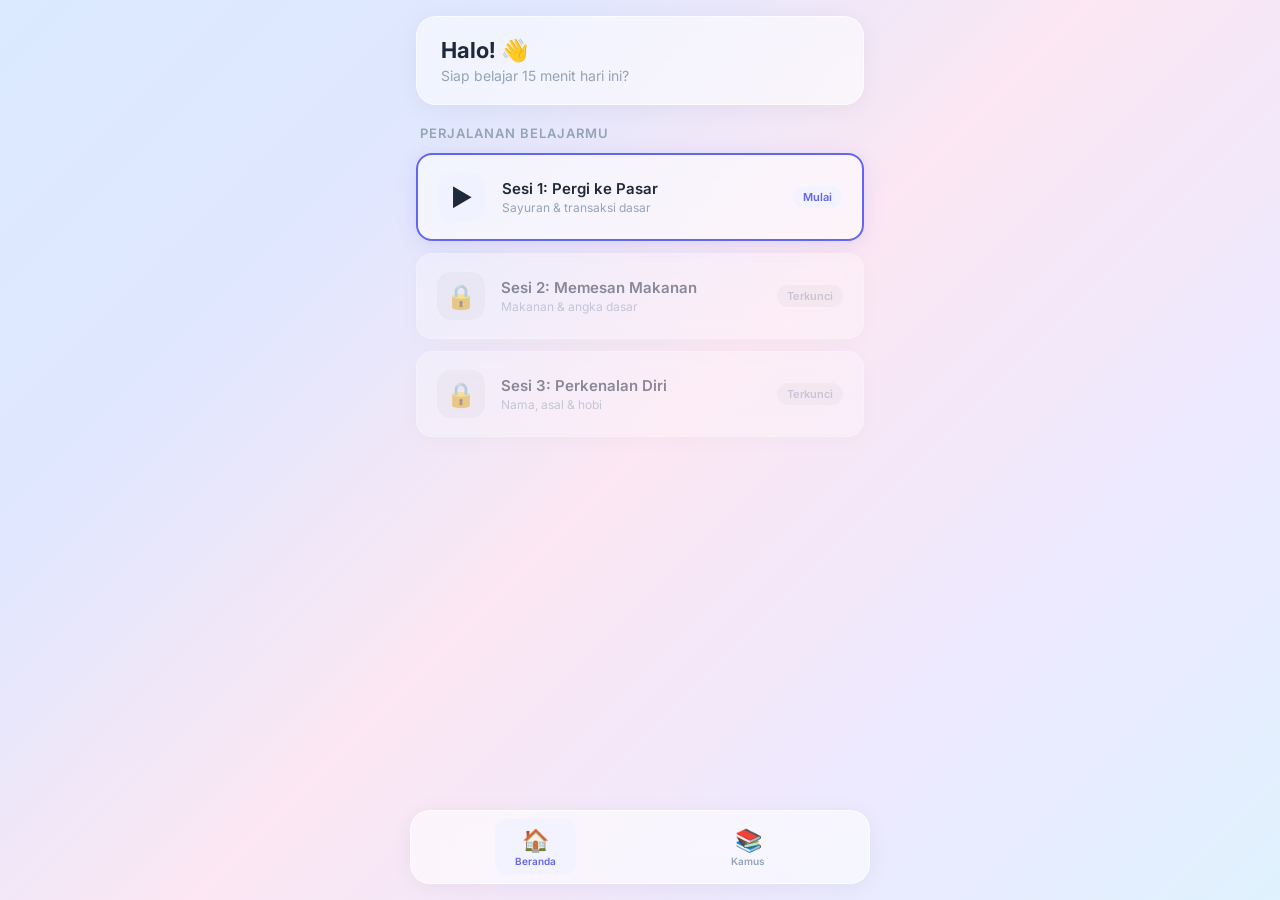
==== commit 233879ec: "feat: implement minimal english learning web application with session tracking and dictionary featur" ====
--- a/english_2/web_belajar_minimalis.html
+++ b/english_2/web_belajar_minimalis.html
@@ -4,293 +4,143 @@
 <meta charset="UTF-8">
 <meta name="viewport" content="width=device-width, initial-scale=1.0">
 <title>Belajar Bahasa Inggris</title>
-<style>
-@import url('https://fonts.googleapis.com/css2?family=Inter:wght@400;500;600;700&display=swap');
-:root{--glass:rgba(255,255,255,.55);--glass2:rgba(255,255,255,.35);--blur:blur(18px);--primary:#6366f1;--primary-h:#4f46e5;--txt:#1e293b;--muted:#94a3b8;--border:rgba(255,255,255,.6);--green:#10b981;--amber:#f59e0b;--soft:rgba(238,242,255,.7);}
-*{box-sizing:border-box;margin:0;padding:0;}
-body{font-family:'Inter',sans-serif;color:var(--txt);min-height:100vh;display:flex;justify-content:center;padding:24px;
-  background:linear-gradient(135deg,#dbeafe 0%,#e0e7ff 25%,#fce7f3 50%,#ede9fe 75%,#e0f2fe 100%);
-  background-attachment:fixed;}
-.app{width:100%;max-width:720px;}
-
-/* Header */
-.top-bar{display:flex;align-items:center;justify-content:space-between;margin-bottom:20px;
-  background:var(--glass);backdrop-filter:var(--blur);-webkit-backdrop-filter:var(--blur);
-  border-radius:16px;padding:14px 20px;border:1px solid var(--border);
-  box-shadow:0 4px 16px rgba(0,0,0,.04);}
-.top-bar h2{font-size:20px;font-weight:700;}
-.streak{background:rgba(255,251,235,.7);color:var(--amber);font-weight:700;padding:6px 14px;border-radius:99px;font-size:13px;}
-
-/* Progress Steps */
-.steps{display:flex;gap:8px;margin-bottom:20px;padding:0 4px;}
-.step-dot{flex:1;height:6px;border-radius:99px;background:rgba(255,255,255,.5);transition:background .3s;box-shadow:inset 0 1px 2px rgba(0,0,0,.06);}
-.step-dot.done{background:var(--green);}
-.step-dot.active{background:var(--primary);}
-
-.step-labels{display:flex;gap:8px;margin-bottom:24px;}
-.step-label{flex:1;text-align:center;font-size:12px;font-weight:600;color:var(--muted);cursor:pointer;padding:10px 8px;border-radius:12px;transition:all .2s;
-  background:var(--glass2);backdrop-filter:var(--blur);-webkit-backdrop-filter:var(--blur);border:1px solid transparent;}
-.step-label:hover{background:var(--glass);}
-.step-label.active{color:var(--primary);background:var(--soft);border-color:rgba(99,102,241,.3);box-shadow:0 2px 12px rgba(99,102,241,.1);}
-.step-label.done{color:var(--green);}
-
-/* Panel (glass card) */
-.panel{display:none;
-  background:var(--glass);backdrop-filter:var(--blur);-webkit-backdrop-filter:var(--blur);
-  border-radius:24px;padding:28px;border:1px solid var(--border);
-  box-shadow:0 8px 32px rgba(0,0,0,.06);animation:fadeUp .35s ease;}
-.panel.show{display:block;}
-@keyframes fadeUp{from{opacity:0;transform:translateY(12px);}to{opacity:1;transform:translateY(0);}}
-.panel h1{font-size:22px;margin-bottom:6px;}
-.panel .desc{color:var(--muted);margin-bottom:20px;font-size:14px;line-height:1.5;}
-
-/* Reading */
-.text-box{background:rgba(255,255,255,.4);backdrop-filter:blur(10px);border:1px solid var(--border);border-radius:16px;padding:20px;margin-bottom:16px;line-height:2;font-size:15px;}
-.text-box .label{font-size:11px;font-weight:600;text-transform:uppercase;letter-spacing:.8px;color:var(--muted);margin-bottom:6px;}
-.text-box .id-text{font-size:13px;color:var(--muted);font-style:italic;margin-bottom:14px;line-height:1.7;}
-.w{cursor:pointer;border-bottom:2px dashed #a5b4fc;padding:0 2px;border-radius:3px;transition:all .15s;}
-.w:hover,.w.saved{background:var(--soft);color:var(--primary);}
-.w.saved{border-bottom-style:solid;border-bottom-color:var(--primary);}
-.saved-words{background:rgba(255,255,255,.35);backdrop-filter:blur(10px);border:1px solid var(--border);border-radius:16px;padding:16px;}
-.saved-words h3{font-size:13px;color:var(--muted);margin-bottom:10px;}
-.tags{display:flex;flex-wrap:wrap;gap:8px;}
-.tag{background:rgba(255,255,255,.6);color:var(--primary);padding:5px 14px;border-radius:99px;font-size:12px;font-weight:600;border:1px solid rgba(99,102,241,.15);backdrop-filter:blur(6px);}
-
-/* Listening */
-.player{display:flex;align-items:center;gap:14px;background:rgba(255,255,255,.4);backdrop-filter:blur(10px);border:1px solid var(--border);border-radius:99px;padding:10px 18px;margin-bottom:18px;}
-.play-btn{width:44px;height:44px;border-radius:50%;background:var(--primary);color:#fff;border:none;font-size:16px;cursor:pointer;flex-shrink:0;transition:all .2s;box-shadow:0 4px 12px rgba(99,102,241,.3);}
-.play-btn:hover{background:var(--primary-h);transform:scale(1.05);}
-.track{flex:1;height:6px;background:rgba(0,0,0,.08);border-radius:99px;overflow:hidden;}
-.track-fill{height:100%;background:linear-gradient(90deg,var(--primary),#818cf8);width:0%;transition:width .3s linear;border-radius:99px;}
-.time{font-size:12px;color:var(--muted);font-weight:600;font-variant-numeric:tabular-nums;}
-.sub-btns{display:flex;gap:8px;margin-bottom:16px;flex-wrap:wrap;}
-.sub-btn{padding:7px 16px;border:1px solid rgba(255,255,255,.5);background:rgba(255,255,255,.35);backdrop-filter:blur(8px);border-radius:10px;font-size:12px;font-weight:600;color:var(--muted);cursor:pointer;transition:all .2s;font-family:'Inter',sans-serif;}
-.sub-btn:hover{background:rgba(255,255,255,.6);}
-.sub-btn.on{background:var(--soft);color:var(--primary);border-color:rgba(99,102,241,.3);}
-.transcript{background:rgba(255,255,255,.4);backdrop-filter:blur(10px);border:1px solid var(--border);border-radius:16px;padding:18px;}
-.transcript .t-id{color:var(--muted);font-style:italic;font-size:13px;margin-bottom:8px;line-height:1.6;}
-.transcript .t-en{font-size:15px;font-weight:500;line-height:1.7;}
-
-/* Speaking */
-.speak-card{text-align:center;padding:40px 20px;background:rgba(255,255,255,.35);backdrop-filter:blur(10px);border-radius:20px;border:2px dashed rgba(99,102,241,.2);}
-.speak-card .emoji{font-size:60px;margin-bottom:16px;letter-spacing:10px;}
-.speak-card .prompt{font-size:16px;font-weight:600;margin-bottom:24px;}
-.hint-btn{background:var(--soft);color:var(--primary);border:none;padding:8px 20px;border-radius:99px;font-weight:600;font-size:13px;cursor:pointer;font-family:'Inter',sans-serif;transition:all .2s;}
-.hint-btn:hover{background:rgba(224,231,255,.8);transform:translateY(-1px);}
-.hint-box{display:none;margin-top:18px;padding:16px;background:rgba(255,255,255,.5);backdrop-filter:blur(8px);border-radius:12px;text-align:left;border-left:4px solid var(--primary);line-height:1.7;}
-.hint-box.show{display:block;animation:fadeUp .3s ease;}
-
-/* Footer nav */
-.nav-footer{display:flex;justify-content:space-between;align-items:center;margin-top:20px;}
-.nav-btn{padding:12px 28px;border-radius:14px;font-size:14px;font-weight:600;cursor:pointer;border:none;font-family:'Inter',sans-serif;transition:all .2s;}
-.nav-btn:hover{transform:translateY(-1px);}
-.btn-back{background:var(--glass);backdrop-filter:var(--blur);color:var(--txt);border:1px solid var(--border);}
-.btn-back:hover{background:rgba(255,255,255,.7);}
-.btn-next{background:var(--primary);color:#fff;box-shadow:0 4px 16px rgba(99,102,241,.3);}
-.btn-next:hover{background:var(--primary-h);}
-.btn-done{background:var(--green);box-shadow:0 4px 16px rgba(16,185,129,.3);}
-
-/* Success */
-.success{text-align:center;padding:40px 20px;}
-.success .big{font-size:64px;margin-bottom:16px;}
-.success h1{font-size:28px;margin-bottom:8px;}
-.stats{display:inline-flex;flex-direction:column;gap:12px;margin-top:20px;text-align:left;}
-.stat{display:flex;align-items:center;gap:12px;font-size:14px;font-weight:500;
-  background:rgba(255,255,255,.4);backdrop-filter:blur(8px);padding:10px 16px;border-radius:12px;border:1px solid var(--border);}
-.stat-icon{width:36px;height:36px;background:var(--soft);color:var(--primary);border-radius:10px;display:flex;align-items:center;justify-content:center;font-size:16px;}
-
-/* Popup */
-.popup{display:none;position:fixed;z-index:99;
-  background:rgba(255,255,255,.75);backdrop-filter:blur(20px);-webkit-backdrop-filter:blur(20px);
-  border:1px solid var(--border);border-radius:16px;padding:14px 16px;max-width:240px;
-  box-shadow:0 8px 32px rgba(0,0,0,.1);pointer-events:none;}
-.popup .pw{font-size:16px;font-weight:700;color:var(--primary);}
-.popup .pp{font-size:12px;color:var(--muted);margin-bottom:6px;}
-.popup .pa{font-size:14px;font-weight:600;margin-bottom:6px;}
-.popup .pc{font-size:12px;color:var(--muted);font-style:italic;line-height:1.5;}
-</style>
+<link rel="stylesheet" href="style.css">
 </head>
 <body>
-<div class="app">
-  <div class="top-bar">
-    <h2>📘 Sesi Belajar</h2>
-    <div class="streak">🔥 Hari ke-1</div>
-  </div>
-  <div class="steps"><div class="step-dot active" id="sd0"></div><div class="step-dot" id="sd1"></div><div class="step-dot" id="sd2"></div></div>
-  <div class="step-labels">
-    <div class="step-label active" id="sl0" onclick="goStep(0)">📖 Membaca</div>
-    <div class="step-label" id="sl1" onclick="goStep(1)">🎧 Mendengar</div>
-    <div class="step-label" id="sl2" onclick="goStep(2)">🗣️ Berbicara</div>
+<div class="app" id="app">
+
+  <!-- ========== VIEW: HOME ========== -->
+  <div class="view show" id="viewHome">
+    <div class="home-header glass">
+      <div>
+        <div class="greeting">Halo! 👋</div>
+        <div class="greeting-sub">Siap belajar 15 menit hari ini?</div>
+      </div>
+    </div>
+
+    <div class="section-title">Perjalanan Belajarmu</div>
+    <div class="journey" id="journeyList"></div>
   </div>
 
-  <!-- READING -->
-  <div class="panel show" id="p0">
-    <h1>📖 Membaca</h1>
-    <div class="desc">Baca teks di bawah. <strong>Klik kata bergaris</strong> untuk melihat arti dan menyimpannya.</div>
-    <div class="text-box">
-      <div class="label">🇮🇩 Indonesia</div>
-      <div class="id-text">Setiap pagi, Sari pergi ke pasar untuk membeli sayuran segar. Dia selalu memilih tomat merah dan wortel besar. Para pedagang di sana sangat ramah dan sering memberi harga istimewa.</div>
-      <div class="label">🇬🇧 English</div>
-      <div id="textEn"></div>
+  <!-- ========== VIEW: SESSION ========== -->
+  <div class="view" id="viewSession">
+    <!-- Session Header -->
+    <div class="sess-header glass">
+      <button class="back-btn" onclick="showView('viewHome')">← Kembali</button>
+      <div class="sess-title" id="sessTitle">Sesi 1</div>
+      <div class="sess-timer" id="sessTimer">15:00</div>
     </div>
-    <div class="saved-words">
-      <h3>📚 Kosakata Tersimpan</h3>
-      <div class="tags" id="tagList"><span style="color:var(--muted);font-size:12px;">Belum ada — klik kata di atas</span></div>
+    <!-- Step progress -->
+    <div class="step-bar">
+      <div class="step-dot active" id="sd0"></div>
+      <div class="step-dot" id="sd1"></div>
+      <div class="step-dot" id="sd2"></div>
+    </div>
+    <div class="step-labels">
+      <span class="sl active" id="sl0">📖 Membaca</span>
+      <span class="sl" id="sl1">🎧 Mendengar</span>
+      <span class="sl" id="sl2">🗣️ Berbicara</span>
+    </div>
+
+    <!-- STEP 0: Reading -->
+    <div class="panel glass show" id="step0">
+      <h2>📖 Membaca</h2>
+      <p class="hint">Baca teks di bawah. <strong>Klik kata bergaris</strong> untuk lihat artinya.</p>
+      <div class="text-card glass-inner">
+        <div class="lang-label">🇮🇩 Indonesia</div>
+        <div class="id-text" id="readId"></div>
+        <div class="lang-label" style="margin-top:12px;">🇬🇧 English</div>
+        <div id="readEn"></div>
+      </div>
+      <div class="saved-section glass-inner">
+        <div class="saved-title">📚 Kata Tersimpan</div>
+        <div class="tags" id="savedTags"><span class="empty-tag">Belum ada — klik kata di atas</span></div>
+      </div>
+    </div>
+
+    <!-- STEP 1: Listening -->
+    <div class="panel glass" id="step1">
+      <h2>🎧 Mendengar</h2>
+      <p class="hint">Dengarkan audio dan ikuti teksnya.</p>
+      <div class="player glass-inner">
+        <button class="play-btn" id="playBtn" onclick="togglePlay()">▶</button>
+        <div class="track"><div class="track-fill" id="tFill"></div></div>
+        <span class="time" id="tTime">0:00</span>
+      </div>
+      <div class="sub-btns">
+        <button class="sbtn on" onclick="setSub('both',this)">🇮🇩+🇬🇧</button>
+        <button class="sbtn" onclick="setSub('en',this)">🇬🇧 Saja</button>
+        <button class="sbtn" onclick="setSub('id',this)">🇮🇩 Saja</button>
+        <button class="sbtn" onclick="setSub('off',this)">Sembunyikan</button>
+      </div>
+      <div class="transcript glass-inner">
+        <div class="t-id" id="trId"></div>
+        <div class="t-en" id="trEn"></div>
+      </div>
+    </div>
+
+    <!-- STEP 2: Speaking -->
+    <div class="panel glass" id="step2">
+      <h2>🗣️ Berbicara</h2>
+      <p class="hint">Deskripsikan gambar ini <strong>dengan suara lantang</strong> dalam bahasa Inggris.</p>
+      <div class="speak-card glass-inner">
+        <div class="emoji" id="speakEmoji"></div>
+        <div class="prompt" id="speakPrompt"></div>
+        <button class="hint-btn" onclick="document.getElementById('hintBox').classList.toggle('show')">💡 Lihat contoh jawaban</button>
+        <div class="hint-box" id="hintBox">
+          <div class="hint-en" id="speakEx"></div>
+          <div class="hint-id" id="speakExId"></div>
+        </div>
+      </div>
+    </div>
+
+    <!-- STEP 3: Done -->
+    <div class="panel glass" id="step3">
+      <div class="done-screen">
+        <div class="done-icon">✅</div>
+        <h2>Sesi Selesai!</h2>
+        <p class="hint" style="margin-bottom:16px;">Kamu sudah belajar 15 menit hari ini.</p>
+        <div class="done-stat glass-inner"><span>📚</span> <span id="statW">0</span> kata baru dipelajari</div>
+        <div class="done-stat glass-inner"><span>✅</span> 3 babak diselesaikan</div>
+        <button class="nav-btn primary" onclick="finishSession()" style="margin-top:20px;width:100%;">Kembali ke Beranda</button>
+      </div>
+    </div>
+
+    <!-- Nav buttons -->
+    <div class="sess-nav" id="sessNav">
+      <button class="nav-btn secondary" id="btnBack" onclick="prevStep()" style="visibility:hidden">← Kembali</button>
+      <button class="nav-btn primary" id="btnNext" onclick="nextStep()">Lanjut ke Mendengar →</button>
     </div>
   </div>
 
-  <!-- LISTENING -->
-  <div class="panel" id="p1">
-    <h1>🎧 Mendengar</h1>
-    <div class="desc">Dengarkan audio lalu ikuti teksnya. Atur subtitle sesuai kebutuhan.</div>
-    <div class="player">
-      <button class="play-btn" id="playBtn" onclick="togglePlay()">▶</button>
-      <div class="track"><div class="track-fill" id="tFill"></div></div>
-      <span class="time" id="tTime">0:00</span>
+  <!-- ========== VIEW: DICTIONARY ========== -->
+  <div class="view" id="viewDict">
+    <div class="home-header glass">
+      <div>
+        <div class="greeting">📚 Kamus Pribadi</div>
+        <div class="greeting-sub" id="dictCount">0 kata tersimpan</div>
+      </div>
     </div>
-    <div class="sub-btns">
-      <button class="sub-btn on" onclick="setSub('both',this)">🇮🇩 + 🇬🇧</button>
-      <button class="sub-btn" onclick="setSub('en',this)">🇬🇧 Saja</button>
-      <button class="sub-btn" onclick="setSub('id',this)">🇮🇩 Saja</button>
-      <button class="sub-btn" onclick="setSub('off',this)">Sembunyikan</button>
-    </div>
-    <div class="transcript">
-      <div class="t-id" id="trId">Setiap pagi, Sari pergi ke pasar untuk membeli sayuran segar. Dia selalu memilih tomat merah dan wortel besar.</div>
-      <div class="t-en" id="trEn">Every morning, Sari goes to the market to buy fresh vegetables. She always chooses red tomatoes and large carrots.</div>
+    <div class="dict-list" id="dictList">
+      <div class="empty-dict">Belum ada kata tersimpan. Mulai belajar untuk mengisi kamusmu!</div>
     </div>
   </div>
 
-  <!-- SPEAKING -->
-  <div class="panel" id="p2">
-    <h1>🗣️ Berbicara</h1>
-    <div class="desc">Deskripsikan gambar di bawah <strong>dengan suara lantang</strong> dalam bahasa Inggris.</div>
-    <div class="speak-card">
-      <div class="emoji">🍅🥕🥬</div>
-      <div class="prompt">What vegetables do you see?</div>
-      <button class="hint-btn" onclick="document.getElementById('hintBox').classList.toggle('show')">💡 Lihat contoh jawaban</button>
-      <div class="hint-box" id="hintBox">
-        <div style="font-weight:700;font-size:14px;margin-bottom:4px;">"I see red tomatoes, orange carrots, and green lettuce."</div>
-        <div style="color:var(--muted);font-size:13px;">"Saya melihat tomat merah, wortel oranye, dan selada hijau."</div>
-      </div>
-    </div>
-  </div>
-
-  <!-- SUCCESS -->
-  <div class="panel" id="p3">
-    <div class="success">
-      <div class="big">🎉</div>
-      <h1>Hebat!</h1>
-      <div class="desc" style="font-size:16px;">Sesi belajar hari ini selesai.</div>
-      <div class="stats">
-        <div class="stat"><div class="stat-icon">📚</div><span id="statW">0 kata baru</span></div>
-        <div class="stat"><div class="stat-icon">✅</div>3 babak selesai</div>
-        <div class="stat"><div class="stat-icon">🔥</div>Streak: 2 hari!</div>
-      </div>
-    </div>
-  </div>
-
-  <div class="nav-footer" id="navFooter">
-    <button class="nav-btn btn-back" id="btnBack" onclick="prevStep()" style="visibility:hidden;">← Kembali</button>
-    <button class="nav-btn btn-next" id="btnNext" onclick="nextStep()">Lanjut ke Mendengar →</button>
-  </div>
+  <!-- ========== BOTTOM NAV ========== -->
+  <nav class="bottom-nav glass" id="bottomNav">
+    <button class="bnav active" onclick="showView('viewHome',this)">🏠<span>Beranda</span></button>
+    <button class="bnav" onclick="showView('viewDict',this)">📚<span>Kamus</span></button>
+  </nav>
 </div>
 
-<div class="popup" id="popup">
-  <div class="pw" id="pW"></div><div class="pp" id="pP"></div>
-  <div class="pa" id="pA"></div><div class="pc" id="pC"></div>
+<!-- Word popup -->
+<div class="popup glass" id="popup">
+  <div class="pw" id="pW"></div>
+  <div class="pp" id="pP"></div>
+  <div class="pa" id="pA"></div>
+  <div class="pc" id="pC"></div>
 </div>
 
-<script>
-const words=[
-  {en:'Every',pron:'/ˈɛv.ri/',id:'Setiap',ex:'Every day I learn something new.'},
-  {en:'morning',pron:'/ˈmɔːr.nɪŋ/',id:'Pagi hari',ex:'I drink coffee every morning.'},
-  {en:'goes',pron:'/ɡoʊz/',id:'Pergi (dia)',ex:'She goes to school by bus.'},
-  {en:'market',pron:'/ˈmɑːr.kɪt/',id:'Pasar',ex:'The market opens at 6 AM.'},
-  {en:'buy',pron:'/baɪ/',id:'Membeli',ex:'I want to buy some fruit.'},
-  {en:'fresh',pron:'/frɛʃ/',id:'Segar',ex:'Fresh air is good for health.'},
-  {en:'vegetables',pron:'/ˈvɛdʒ.tə.bəlz/',id:'Sayuran',ex:'Eat more vegetables every day.'},
-  {en:'always',pron:'/ˈɔːl.weɪz/',id:'Selalu',ex:'She always smiles at me.'},
-  {en:'chooses',pron:'/ˈtʃuːzɪz/',id:'Memilih',ex:'He always chooses the best.'},
-  {en:'red',pron:'/rɛd/',id:'Merah',ex:'The red apple looks delicious.'},
-  {en:'tomatoes',pron:'/təˈmeɪ.toʊz/',id:'Tomat',ex:'I put tomatoes in the salad.'},
-  {en:'large',pron:'/lɑːrdʒ/',id:'Besar',ex:'We need a large box.'},
-  {en:'carrots',pron:'/ˈkær.əts/',id:'Wortel',ex:'Carrots are good for your eyes.'},
-  {en:'vendors',pron:'/ˈvɛn.dərz/',id:'Pedagang',ex:'The vendors sell fruits cheaply.'},
-  {en:'friendly',pron:'/ˈfrɛnd.li/',id:'Ramah',ex:'She is very friendly.'},
-  {en:'often',pron:'/ˈɔː.fən/',id:'Sering',ex:'I often visit my grandmother.'},
-  {en:'special',pron:'/ˈspɛʃ.əl/',id:'Istimewa',ex:'Today is a special day.'},
-  {en:'price',pron:'/praɪs/',id:'Harga',ex:'What is the price of this?'},
-  {en:'very',pron:'/ˈvɛr.i/',id:'Sangat',ex:'She is very kind.'},
-];
-const sents=[
-  ['Every','morning',',','Sari','goes','to','the','market','to','buy','fresh','vegetables','.'],
-  ['She','always','chooses','red','tomatoes','and','large','carrots','.'],
-  ['The','vendors','there','are','very','friendly','and','often','give','her','a','special','price','.'],
-];
-let cur=0,saved=new Set();
-
-function buildText(){
-  const c=document.getElementById('textEn');c.innerHTML='';
-  sents.forEach((s,si)=>{
-    if(si>0)c.appendChild(document.createTextNode(' '));
-    s.forEach(w=>{
-      const cl=w.replace(/[,.]/g,'');
-      const d=words.find(x=>x.en.toLowerCase()===cl.toLowerCase());
-      if(d&&cl.length>1){
-        const sp=document.createElement('span');sp.className='w';sp.textContent=w+' ';
-        sp.onclick=e=>{e.stopPropagation();sp.classList.add('saved');saved.add(d.en);updateTags();showPop(e,d);};
-        c.appendChild(sp);
-      }else c.appendChild(document.createTextNode(w+' '));
-    });
-  });
-}
-function showPop(e,d){
-  const p=document.getElementById('popup');
-  document.getElementById('pW').textContent=d.en;
-  document.getElementById('pP').textContent=d.pron;
-  document.getElementById('pA').textContent='🇮🇩 '+d.id;
-  document.getElementById('pC').textContent='"'+d.ex+'"';
-  p.style.display='block';
-  let t=e.clientY+14,l=e.clientX;
-  if(l+250>innerWidth)l=innerWidth-260;
-  p.style.top=t+'px';p.style.left=l+'px';
-  setTimeout(()=>p.style.display='none',3500);
-}
-document.addEventListener('click',()=>document.getElementById('popup').style.display='none');
-function updateTags(){
-  const c=document.getElementById('tagList');
-  if(!saved.size){c.innerHTML='<span style="color:var(--muted);font-size:12px;">Belum ada</span>';return;}
-  c.innerHTML=[...saved].map(w=>`<span class="tag">${w}</span>`).join('');
-}
-
-function goStep(n){
-  if(n>3)return;cur=n;
-  document.querySelectorAll('.panel').forEach((p,i)=>p.classList.toggle('show',i===n));
-  document.querySelectorAll('.step-dot').forEach((d,i)=>{d.className='step-dot'+(i<n?' done':'')+(i===n?' active':'');});
-  document.querySelectorAll('.step-label').forEach((l,i)=>{l.className='step-label'+(i<n?' done':'')+(i===n?' active':'');});
-  const back=document.getElementById('btnBack'),next=document.getElementById('btnNext'),nav=document.getElementById('navFooter');
-  if(n===3){nav.style.display='none';document.getElementById('statW').textContent=saved.size+' kata baru';return;}
-  nav.style.display='flex';back.style.visibility=n===0?'hidden':'visible';
-  if(n===0){next.textContent='Lanjut ke Mendengar →';next.className='nav-btn btn-next';}
-  else if(n===1){next.textContent='Lanjut ke Berbicara →';next.className='nav-btn btn-next';}
-  else{next.textContent='Selesai Belajar ✓';next.className='nav-btn btn-next btn-done';}
-}
-function nextStep(){goStep(cur+1);}
-function prevStep(){if(cur>0)goStep(cur-1);}
-
-let playing=false,elapsed=0,timer;
-function togglePlay(){
-  playing=!playing;const b=document.getElementById('playBtn');b.textContent=playing?'⏸':'▶';
-  if(playing){timer=setInterval(()=>{elapsed+=.5;if(elapsed>=18){elapsed=0;playing=false;b.textContent='▶';clearInterval(timer);}document.getElementById('tFill').style.width=(elapsed/18*100)+'%';document.getElementById('tTime').textContent='0:'+String(Math.floor(elapsed)).padStart(2,'0');},500);}
-  else clearInterval(timer);
-}
-function setSub(m,btn){
-  document.querySelectorAll('.sub-btn').forEach(b=>b.classList.remove('on'));btn.classList.add('on');
-  const i=document.getElementById('trId'),e=document.getElementById('trEn');
-  i.style.display=(m==='both'||m==='id')?'':'none';
-  e.style.display=(m==='both'||m==='en')?'':'none';
-}
-buildText();
-</script>
+<script src="app.js"></script>
 </body>
 </html>
--- a/english_2/style.css
+++ b/english_2/style.css
@@ -0,0 +1,139 @@
+@import url('https://fonts.googleapis.com/css2?family=Inter:wght@400;500;600;700&display=swap');
+:root{--glass:rgba(255,255,255,.55);--glass2:rgba(255,255,255,.35);--blur:blur(18px);--primary:#6366f1;--primary-h:#4f46e5;--txt:#1e293b;--muted:#94a3b8;--border:rgba(255,255,255,.6);--green:#10b981;--soft:rgba(238,242,255,.7);}
+*{box-sizing:border-box;margin:0;padding:0;}
+body{font-family:'Inter',sans-serif;color:var(--txt);min-height:100vh;
+  background:linear-gradient(135deg,#dbeafe 0%,#e0e7ff 25%,#fce7f3 50%,#ede9fe 75%,#e0f2fe 100%);
+  background-attachment:fixed;}
+.app{max-width:480px;margin:0 auto;padding:16px 16px 90px;min-height:100vh;}
+
+/* Glass */
+.glass{background:var(--glass);backdrop-filter:var(--blur);-webkit-backdrop-filter:var(--blur);border:1px solid var(--border);box-shadow:0 4px 24px rgba(0,0,0,.05);}
+.glass-inner{background:rgba(255,255,255,.4);backdrop-filter:blur(10px);border:1px solid var(--border);}
+
+/* Views */
+.view{display:none;animation:fadeUp .3s ease;}
+.view.show{display:block;}
+@keyframes fadeUp{from{opacity:0;transform:translateY(10px)}to{opacity:1;transform:translateY(0)}}
+
+/* Home */
+.home-header{border-radius:20px;padding:20px 24px;margin-bottom:20px;}
+.greeting{font-size:22px;font-weight:700;}
+.greeting-sub{font-size:14px;color:var(--muted);margin-top:4px;}
+.section-title{font-size:13px;font-weight:600;color:var(--muted);text-transform:uppercase;letter-spacing:1px;margin-bottom:12px;padding-left:4px;}
+
+/* Journey cards */
+.journey{display:flex;flex-direction:column;gap:12px;}
+.j-card{border-radius:16px;padding:18px 20px;cursor:pointer;transition:all .2s;display:flex;align-items:center;gap:16px;}
+.j-card:hover{transform:translateY(-2px);box-shadow:0 8px 24px rgba(0,0,0,.08);}
+.j-card.locked{opacity:.5;cursor:not-allowed;pointer-events:none;}
+.j-card.done{opacity:.7;}
+.j-card.active{border:2px solid var(--primary) !important;box-shadow:0 4px 20px rgba(99,102,241,.15);}
+.j-icon{width:48px;height:48px;border-radius:14px;display:flex;align-items:center;justify-content:center;font-size:24px;flex-shrink:0;}
+.j-icon.done-bg{background:rgba(16,185,129,.15);}
+.j-icon.active-bg{background:var(--soft);}
+.j-icon.locked-bg{background:rgba(0,0,0,.05);}
+.j-body{flex:1;}
+.j-title{font-size:15px;font-weight:600;margin-bottom:2px;}
+.j-desc{font-size:12px;color:var(--muted);}
+.j-status{font-size:11px;font-weight:600;padding:4px 10px;border-radius:99px;flex-shrink:0;}
+.j-status.s-done{background:rgba(16,185,129,.15);color:var(--green);}
+.j-status.s-active{background:var(--soft);color:var(--primary);}
+.j-status.s-locked{background:rgba(0,0,0,.05);color:var(--muted);}
+
+/* Session header */
+.sess-header{border-radius:16px;padding:14px 18px;margin-bottom:16px;display:flex;align-items:center;justify-content:space-between;}
+.back-btn{background:none;border:none;font-size:14px;font-weight:600;color:var(--primary);cursor:pointer;font-family:inherit;}
+.sess-title{font-size:15px;font-weight:700;}
+.sess-timer{font-size:13px;font-weight:600;color:var(--muted);font-variant-numeric:tabular-nums;}
+
+/* Steps */
+.step-bar{display:flex;gap:8px;margin-bottom:12px;}
+.step-dot{flex:1;height:5px;border-radius:99px;background:rgba(255,255,255,.5);transition:background .3s;}
+.step-dot.done{background:var(--green);}
+.step-dot.active{background:var(--primary);}
+.step-labels{display:flex;gap:6px;margin-bottom:16px;}
+.sl{flex:1;text-align:center;font-size:11px;font-weight:600;color:var(--muted);padding:8px 4px;border-radius:10px;
+  background:var(--glass2);backdrop-filter:var(--blur);border:1px solid transparent;transition:all .2s;}
+.sl.active{color:var(--primary);background:var(--soft);border-color:rgba(99,102,241,.3);}
+.sl.done{color:var(--green);}
+
+/* Panel */
+.panel{display:none;border-radius:20px;padding:22px;margin-bottom:12px;animation:fadeUp .3s ease;}
+.panel.show{display:block;}
+.panel h2{font-size:20px;margin-bottom:4px;}
+.hint{color:var(--muted);font-size:13px;margin-bottom:16px;line-height:1.5;}
+
+/* Reading */
+.text-card{border-radius:14px;padding:16px;margin-bottom:14px;line-height:1.9;font-size:14px;}
+.lang-label{font-size:10px;font-weight:600;text-transform:uppercase;letter-spacing:.8px;color:var(--muted);margin-bottom:4px;}
+.id-text{font-size:13px;color:var(--muted);font-style:italic;line-height:1.7;}
+.w{cursor:pointer;border-bottom:2px dashed #a5b4fc;padding:0 2px;border-radius:3px;transition:all .15s;}
+.w:hover,.w.saved{background:var(--soft);color:var(--primary);}
+.w.saved{border-bottom-style:solid;border-bottom-color:var(--primary);}
+.saved-section{border-radius:14px;padding:14px;}
+.saved-title{font-size:12px;color:var(--muted);margin-bottom:8px;font-weight:600;}
+.tags{display:flex;flex-wrap:wrap;gap:6px;}
+.tag{background:rgba(255,255,255,.6);color:var(--primary);padding:4px 12px;border-radius:99px;font-size:11px;font-weight:600;border:1px solid rgba(99,102,241,.15);}
+.empty-tag{color:var(--muted);font-size:12px;}
+
+/* Listening */
+.player{border-radius:99px;padding:10px 16px;margin-bottom:14px;display:flex;align-items:center;gap:12px;}
+.play-btn{width:42px;height:42px;border-radius:50%;background:var(--primary);color:#fff;border:none;font-size:15px;cursor:pointer;flex-shrink:0;transition:all .2s;box-shadow:0 4px 12px rgba(99,102,241,.25);}
+.play-btn:hover{background:var(--primary-h);transform:scale(1.05);}
+.track{flex:1;height:5px;background:rgba(0,0,0,.08);border-radius:99px;overflow:hidden;}
+.track-fill{height:100%;background:linear-gradient(90deg,var(--primary),#818cf8);width:0%;transition:width .3s;border-radius:99px;}
+.time{font-size:12px;color:var(--muted);font-weight:600;font-variant-numeric:tabular-nums;}
+.sub-btns{display:flex;gap:6px;margin-bottom:14px;flex-wrap:wrap;}
+.sbtn{padding:6px 12px;border:1px solid rgba(255,255,255,.5);background:rgba(255,255,255,.35);backdrop-filter:blur(8px);border-radius:8px;font-size:11px;font-weight:600;color:var(--muted);cursor:pointer;transition:all .2s;font-family:inherit;}
+.sbtn:hover{background:rgba(255,255,255,.6);}
+.sbtn.on{background:var(--soft);color:var(--primary);border-color:rgba(99,102,241,.3);}
+.transcript{border-radius:14px;padding:16px;}
+.t-id{color:var(--muted);font-style:italic;font-size:13px;margin-bottom:6px;line-height:1.6;}
+.t-en{font-size:14px;font-weight:500;line-height:1.7;}
+
+/* Speaking */
+.speak-card{text-align:center;padding:32px 16px;border-radius:16px;border:2px dashed rgba(99,102,241,.2);}
+.emoji{font-size:48px;margin-bottom:12px;letter-spacing:8px;}
+.prompt{font-size:15px;font-weight:600;margin-bottom:20px;}
+.hint-btn{background:var(--soft);color:var(--primary);border:none;padding:8px 18px;border-radius:99px;font-weight:600;font-size:12px;cursor:pointer;font-family:inherit;transition:all .2s;}
+.hint-btn:hover{background:rgba(224,231,255,.8);}
+.hint-box{display:none;margin-top:16px;padding:14px;background:rgba(255,255,255,.5);backdrop-filter:blur(8px);border-radius:10px;text-align:left;border-left:4px solid var(--primary);line-height:1.7;}
+.hint-box.show{display:block;animation:fadeUp .3s ease;}
+.hint-en{font-weight:700;font-size:13px;margin-bottom:4px;}
+.hint-id{color:var(--muted);font-size:12px;}
+
+/* Done */
+.done-screen{text-align:center;padding:24px 0;}
+.done-icon{font-size:48px;margin-bottom:12px;}
+.done-stat{display:flex;align-items:center;gap:10px;font-size:13px;font-weight:500;padding:10px 14px;border-radius:12px;margin-bottom:8px;}
+
+/* Session Nav */
+.sess-nav{display:flex;justify-content:space-between;margin-top:4px;}
+.nav-btn{padding:12px 24px;border-radius:12px;font-size:13px;font-weight:600;cursor:pointer;border:none;font-family:inherit;transition:all .2s;}
+.nav-btn:hover{transform:translateY(-1px);}
+.nav-btn.secondary{background:var(--glass);backdrop-filter:var(--blur);color:var(--txt);border:1px solid var(--border);}
+.nav-btn.primary{background:var(--primary);color:#fff;box-shadow:0 4px 16px rgba(99,102,241,.25);}
+.nav-btn.primary:hover{background:var(--primary-h);}
+.nav-btn.green{background:var(--green);color:#fff;box-shadow:0 4px 16px rgba(16,185,129,.25);}
+
+/* Bottom Nav */
+.bottom-nav{position:fixed;bottom:16px;left:50%;transform:translateX(-50%);width:calc(100% - 32px);max-width:460px;border-radius:20px;padding:8px 16px;display:flex;justify-content:space-around;z-index:50;}
+.bnav{background:none;border:none;display:flex;flex-direction:column;align-items:center;gap:2px;font-size:22px;cursor:pointer;padding:8px 20px;border-radius:12px;transition:all .2s;font-family:inherit;}
+.bnav span{font-size:10px;font-weight:600;color:var(--muted);}
+.bnav.active span{color:var(--primary);}
+.bnav.active{background:var(--soft);}
+
+/* Dictionary */
+.dict-list{display:flex;flex-direction:column;gap:8px;}
+.dict-item{border-radius:14px;padding:14px 16px;display:flex;align-items:center;gap:14px;}
+.dict-word{font-size:15px;font-weight:700;color:var(--primary);}
+.dict-pron{font-size:11px;color:var(--muted);}
+.dict-id{font-size:13px;font-weight:500;margin-left:auto;}
+.empty-dict{text-align:center;padding:40px 20px;color:var(--muted);font-size:13px;}
+
+/* Popup */
+.popup{display:none;position:fixed;z-index:99;border-radius:16px;padding:14px 16px;max-width:240px;pointer-events:none;}
+.pw{font-size:16px;font-weight:700;color:var(--primary);}
+.pp{font-size:12px;color:var(--muted);margin-bottom:6px;}
+.pa{font-size:14px;font-weight:600;margin-bottom:6px;}
+.pc{font-size:12px;color:var(--muted);font-style:italic;line-height:1.5;}
